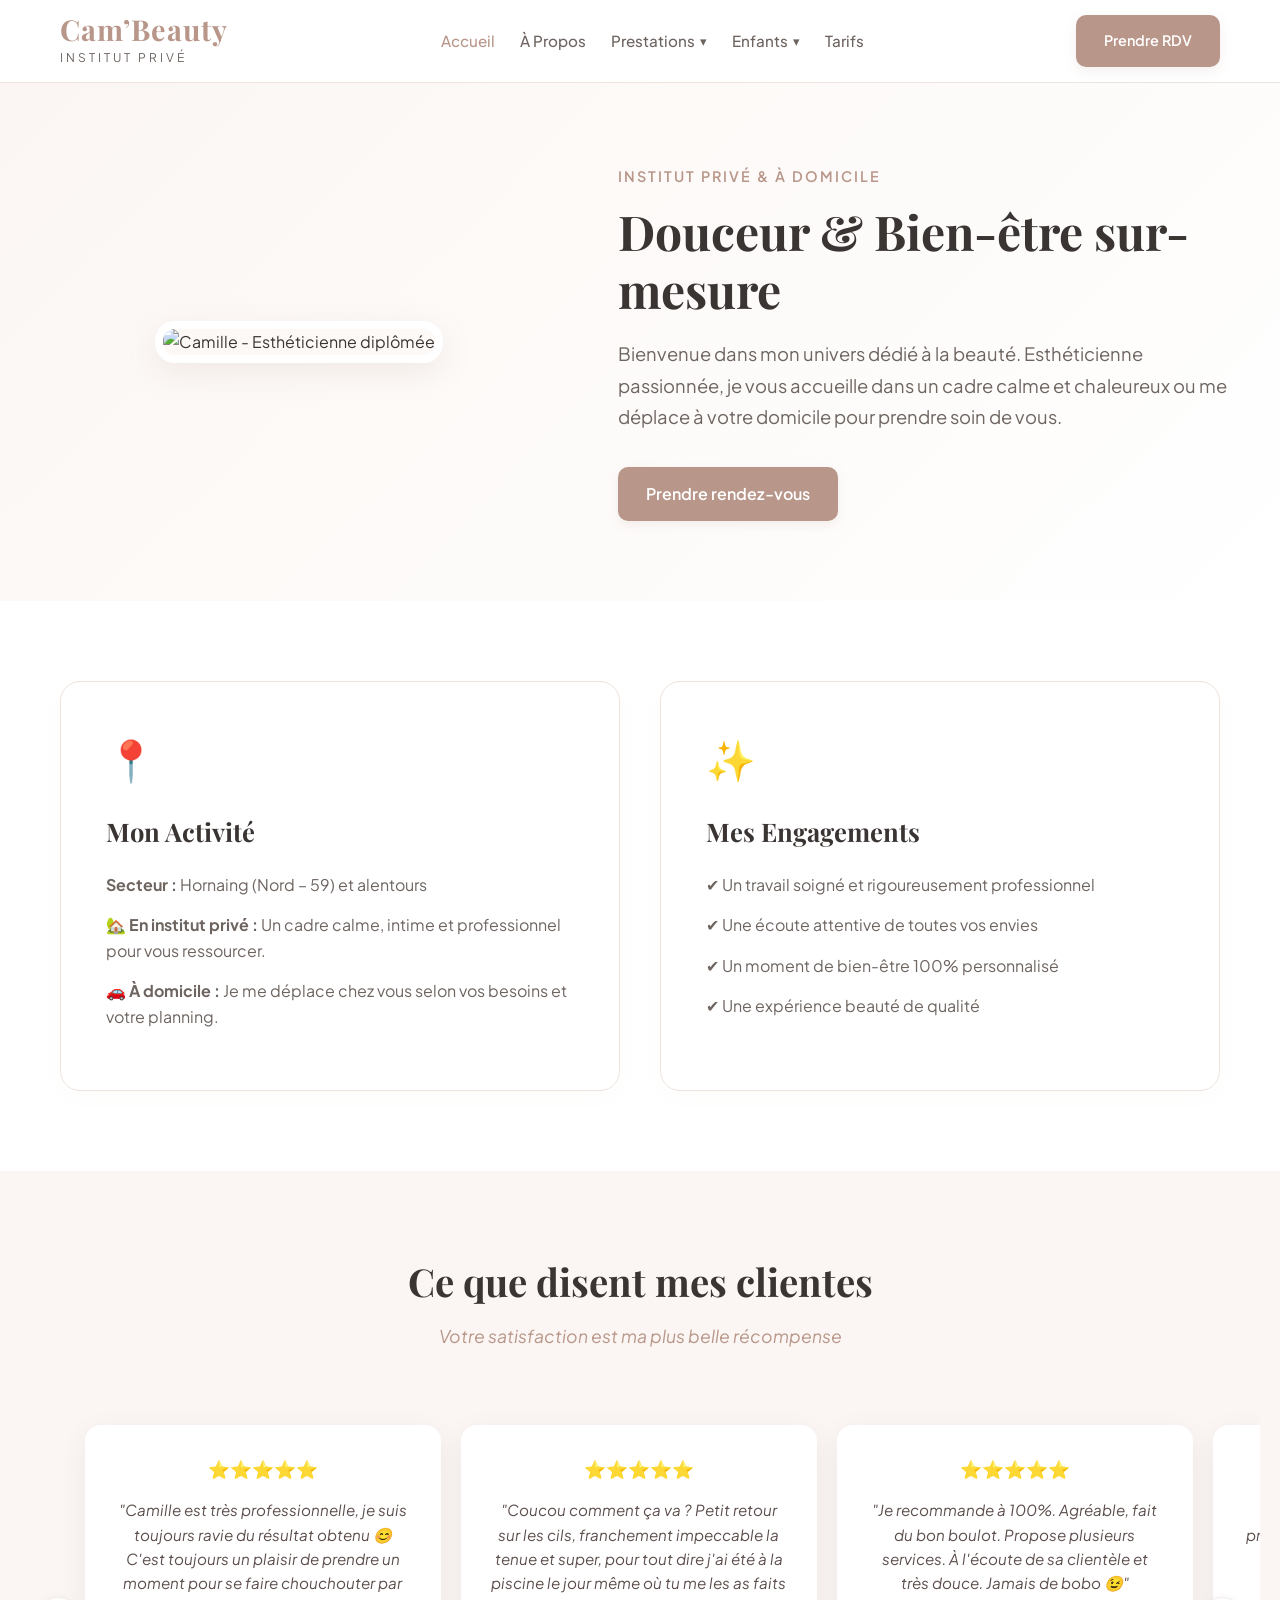
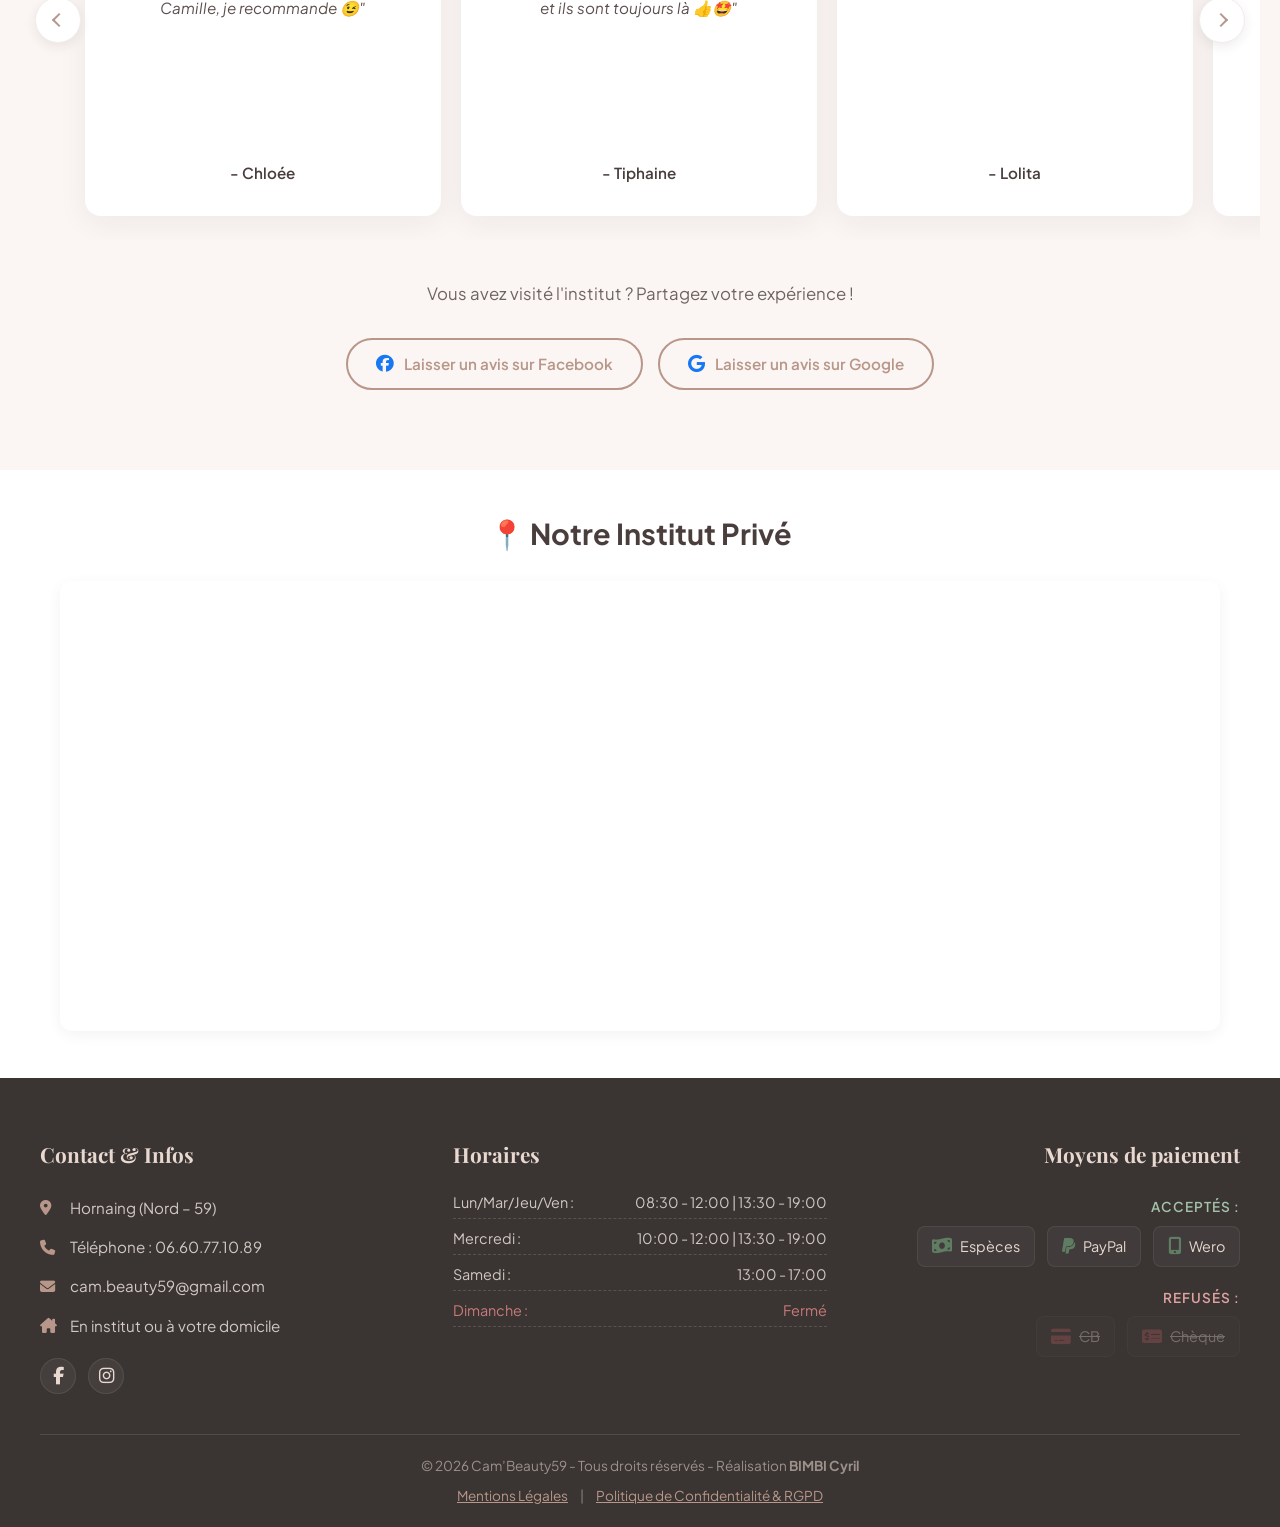
==== index.html @ 34419521 "Update index.html" ====
<!DOCTYPE html>
<html lang="fr">
<head>
    <meta charset="UTF-8">
    <meta name="viewport" content="width=device-width, initial-scale=1.0">
    <title>Cam’Beauty59 - Esthéticienne privée & à domicile | Hornaing</title>
	<meta name="description" content="Découvrez Cam’Beauty59 à Hornaing. Camille, esthéticienne diplômée, vous propose des soins de beauté et bien-être sur-mesure en institut privé ou à domicile.">
    <link rel="stylesheet" href="style.css">
	<link rel="icon" type="image/png" href="favicon.png">
	<link rel="stylesheet" href="https://cdnjs.cloudflare.com/ajax/libs/font-awesome/6.5.1/css/all.min.css">
    <link rel="preconnect" href="https://fonts.googleapis.com">
    <link rel="preconnect" href="https://fonts.gstatic.com" crossorigin>
    <link href="https://fonts.googleapis.com/css2?family=Playfair+Display:ital,wght@0,400..700;1,400..700&family=Plus+Jakarta+Sans:wght@300;400;500;600&display=swap" rel="stylesheet">
</head>
<body>

<div id="header-placeholder"></div>
    <main>
    <!-- Section présentation -->
    <section class="hero-section">
        <div class="hero-container">
            <div class="hero-image">
                <img src="img/camille-portrait.jpg" alt="Camille - Esthéticienne diplômée">
            </div>
            <div class="hero-content">
                <span class="subtitle">Institut Privé & À Domicile</span>
                <h1>Douceur & Bien-être sur-mesure</h1>
                <p>Bienvenue dans mon univers dédié à la beauté. Esthéticienne passionnée, je vous accueille dans un cadre calme et chaleureux ou me déplace à votre domicile pour prendre soin de vous.</p>
                <a href="reservation.html" class="btn-primary">Prendre rendez-vous</a>
            </div>
        </div>
    </section>

    <!-- Section informations (Alignée côte à côte) -->
    <section class="info-section">
        <div class="info-grid">
            
            <!-- Bloc 1 : Mon Activité -->
            <div class="info-card">
                <div class="icon">📍</div>
                <h3>Mon Activité</h3>
                <p><strong>Secteur :</strong> Hornaing (Nord – 59) et alentours</p>
                <p>🏡 <strong>En institut privé :</strong> Un cadre calme, intime et professionnel pour vous ressourcer.</p>
                <p>🚗 <strong>À domicile :</strong> Je me déplace chez vous selon vos besoins et votre planning.</p>
            </div>

            <!-- Bloc 2 : Mes Engagements -->
            <div class="info-card">
                <div class="icon">✨</div>
                <h3>Mes Engagements</h3>
                <ul class="commitments-list">
                    <li>✔ Un travail soigné et rigoureusement professionnel</li>
                    <li>✔ Une écoute attentive de toutes vos envies</li>
                    <li>✔ Un moment de bien-être 100% personnalisé</li>
                    <li>✔ Une expérience beauté de qualité</li>
                </ul>
            </div>
        </div>
    </section>
<!-- SECTION AVIS CLIENTS AVEC REDIRECTION FACEBOOK -->
<section class="reviews-section">
    <h2>Ce que disent mes clientes</h2>
    <p class="reviews-subtitle">Votre satisfaction est ma plus belle récompense</p>
    
    <!-- Conteneur global du carrousel -->
    <div class="reviews-carousel-container">
        
        <!-- Flèche Gauche (Bouton Div Universel - Pur CSS) -->
        <div id="prev-review-btn" class="review-nav-arrow left-arrow" role="button" aria-label="Précédent">
            <span class="arrow-icon left"></span>
        </div>
        
        <!-- Curseur horizontal des avis -->
        <div class="reviews-slider">
            
            <!-- Avis 1 : Chloé -->
            <div class="review-card">
                <div class="stars">⭐⭐⭐⭐⭐</div>
                <p class="review-text">"Camille est très professionnelle, je suis toujours ravie du résultat obtenu 😊 C'est toujours un plaisir de prendre un moment pour se faire chouchouter par Camille, je recommande 😉"</p>
                <p class="review-author">- Chloée</p>
            </div>
            
            <!-- Avis 2 : Tiphaine -->
            <div class="review-card">
                <div class="stars">⭐⭐⭐⭐⭐</div>
                <p class="review-text">"Coucou comment ça va ? Petit retour sur les cils, franchement impeccable la tenue et super, pour tout dire j'ai été à la piscine le jour même où tu me les as faits et ils sont toujours là 👍🤩"</p>
                <p class="review-author">- Tiphaine</p>
            </div>

            <!-- Avis 3 : Lolita -->
            <div class="review-card">
                <div class="stars">⭐⭐⭐⭐⭐</div>
                <p class="review-text">"Je recommande à 100%. Agréable, fait du bon boulot. Propose plusieurs services. À l'écoute de sa clientèle et très douce. Jamais de bobo 😉"</p>
                <p class="review-author">- Lolita</p>
            </div>

            <!-- Avis 4 : Alyssa -->
            <div class="review-card">
                <div class="stars">⭐⭐⭐⭐⭐</div>
                <p class="review-text">"Je vous recommande Camille, très professionnelle et très douce 🫶 Encore merci pour mes cils j'adore ! 💅"</p>
                <p class="review-author">- Alyssa</p>
            </div>

            <!-- Avis 5 : Carole -->
            <div class="review-card">
                <div class="stars">⭐⭐⭐⭐⭐</div>
                <p class="review-text">"Une perle Camille ! Premier nail art pour ma fille, elle a transformé les doigts de ma princesse. Première épilation des aisselles aussi et tout s'est très bien passé avec beaucoup de douceur et de conseils. Je recommande à 100% ! Merci Camille et à très vite !"</p>
                <p class="review-author">- Carole</p>
            </div>

            <!-- Avis 6 : Honorine -->
            <div class="review-card">
                <div class="stars">⭐⭐⭐⭐⭐</div>
                <p class="review-text">"c'est Camille qui m'as fait découvrir le cils a cils 😀 elle m'as convaincu 😁 Camille est très patiente et soigne son travaille . laissez vous tenter si vous avez encore un doute 😉"</p>
                <p class="review-author">- Honorine</p>
            </div>
			<!-- Avis 7 : Lana -->
            <div class="review-card">
                <div class="stars">⭐⭐⭐⭐⭐</div>
                <p class="review-text">"Camille est douce et soigneuse, rien à redire franchement foncez !"</p>
                <p class="review-author">- Lana</p>
            </div>
			<!-- Avis 8 : Megane -->
            <div class="review-card">
                <div class="stars">⭐⭐⭐⭐⭐</div>
                <p class="review-text">"Des ongles impeccables, un travail de qualité et une vraie passion pour l'esthétique 💕"</p>
                <p class="review-author">- Megane</p>
            </div>
			<!-- Avis 9 : Houda -->
            <div class="review-card">
                <div class="stars">⭐⭐⭐⭐⭐</div>
                <p class="review-text">"Merci à vous pour votre professionnalisme et pour votre superbe prestation que j'ai eu, vous êtes vraiment douée. À très bientôt"</p>
                <p class="review-author">- Houda</p>
            </div>
			<!-- Avis 10 : Wandy -->
            <div class="review-card">
                <div class="stars">⭐⭐⭐⭐⭐</div>
                <p class="review-text">"Merci infiniment, magnifique prestation moment d'apaisement et résultat incroyable"</p>
                <p class="review-author">- Wandy</p>
            </div>
			<!-- Avis 11 : Gwenaêlle -->
            <div class="review-card">
                <div class="stars">⭐⭐⭐⭐⭐</div>
                <p class="review-text">"Excellent travail , Camille est une personne douce et agréable.Je recommande fortement"</p>
                <p class="review-author">- Gwenaêlle</p>
            </div>
			<!-- Avis 12 : Carole -->
            <div class="review-card">
                <div class="stars">⭐⭐⭐⭐⭐</div>
                <p class="review-text">"Une perle Camille!Premier Nail Art pour ma fille ! Elle a transformé les doigts de ma princesse pour son concert de Dua Lipa!Première épilation aisselles aussi et tout s'est très bien passé avec beaucoup de douceur et de conseils pour retarder la repousse.Ma fille a dit "elle est trop sympa, je viens que ici maintenant "Je recommande à  💯%! Merci Camille et à  très vite ! "</p>
                <p class="review-author">- Carole</p>
            </div>
			<!-- Avis 13 : Chloé -->
            <div class="review-card">
                <div class="stars">⭐⭐⭐⭐⭐</div>
                <p class="review-text">"Je recommande à 100% ! Je suis très satisfaite de ce premier rendez-vous 😊 Camille est soignée, bienveillante et douce 🌸 Encore merci !"</p>
                <p class="review-author">- Chloé</p>
            </div>
			<!-- Avis 14 : Thérésa -->
            <div class="review-card">
                <div class="stars">⭐⭐⭐⭐⭐</div>
                <p class="review-text">"Prestation au top pour l’anniversaire de ma fille , merci à Camille !!! les copines ont adoré.."</p>
                <p class="review-author">- Thérésa</p>
            </div>
			<!-- Avis 15 : Aurélia -->
            <div class="review-card">
                <div class="stars">⭐⭐⭐⭐⭐</div>
                <p class="review-text">"une fille au top pour les enfants patients,calme qui adore les enfants. très douce et gentille.Les activitées maquillages, tatouage,tresses. Merci a toi😊"</p>
                <p class="review-author">- Aurélia</p>
            </div>
			<!-- Avis 16 : Isabelle -->
            <div class="review-card">
                <div class="stars">⭐⭐⭐⭐⭐</div>
                <p class="review-text">"je recommande Camille elle a fait l'anniversaire de ma fille, ses copines et elle même ont adorées.a l'écoute des attentes de moi même et surtout des adolescentes qui n'ai pas facile 😅encore merci pour cette belle après midi"</p>
                <p class="review-author">- Isabelle</p>
            </div>
        </div>

        <!-- Flèche Droite (Bouton Div Universel - Pur CSS) -->
        <div id="next-review-btn" class="review-nav-arrow right-arrow" role="button" aria-label="Suivant">
            <span class="arrow-icon right"></span>
        </div>
    </div>

    <!-- Zone des boutons d'action (Facebook / Google) -->
    <div class="leave-review-container">
        <p>Vous avez visité l'institut ? Partagez votre expérience !</p>
        <div class="review-buttons-group">
            <a href="https://www.facebook.com/profile.php?id=61571877812657&sk=reviews" target="_blank" class="btn-secondary">
                <i class="fa-brands fa-facebook"></i> Laisser un avis sur Facebook
            </a>
            <a href="https://search.google.com/local/writereview?placeid=TON_PLACE_ID_ICI" target="_blank" class="btn-secondary google-btn">
                <i class="fa-brands fa-google"></i> Laisser un avis sur Google
            </a>
        </div>
    </div>
</section>

<!-- Section Localisation & Carte Google Maps avec Marqueur GPS Forcé -->
<section class="map-section">
    <div class="map-container">
        <h2 class="section-title" style="text-align: center; margin-bottom: 25px; font-family: inherit;">📍 Notre Institut Privé</h2>
        <iframe 
            src="https://www.google.com/maps/embed?pb=!1m18!1m12!1m3!1d188.6676516875954!2d3.3326631984610944!3d50.36956111631443!2m3!1f0!2f0!3f0!3m2!1i1024!2i768!4f13.1!3m3!1m2!1s0x47c2c19310a6ff81%3A0x72379918869b56d1!2s85%20Bis%20Rue%20Blaise%2C%2059171%20Hornaing!5e1!3m2!1sfr!2sfr!4v1784580794110!5m2!1sfr!2sfr" width="600" height="450" style="border:0;" allowfullscreen="" loading="lazy" referrerpolicy="strict-origin-when-cross-origin"></iframe>
    </div>
</section>
    </main>
	<div id="footer-placeholder"></div>
	<script src="script.js"></script>
	
</body>
</html>
---- style.css ----
:root {
     --primary-color: #b89689;
     --accent-color: #e8d8d0;
     --bg-soft: #fbf6f3;
     --text-dark: #3a3533;
     --text-light: #6e6561;
     --border-color: #eee3dd;
     --success-color: #607d64;
     --danger-color: #b05c5c;
}
 * {
     box-sizing: border-box;
     margin: 0;
     padding: 0;
}
 body {
     font-family: 'Plus Jakarta Sans', sans-serif;
     color: var(--text-dark);
     background-color: #ffffff;
     line-height: 1.6;
     overflow-x: hidden;
    /* Évite les légers scrolls horizontaux sur mobile */
}
 h1, h2, h3, h4, .logo-main {
     font-family: 'Playfair Display', serif;
}
 a {
     text-decoration: none;
     color: inherit;
     transition: all 0.3s ease;
}
 img {
     max-width: 100%;
     height: auto;
}
 a {
     text-decoration: none;
}
 .btn-cta, .btn-primary {
     background-color: var(--primary-color);
     color: #ffffff;
     padding: 10px 22px;
     border-radius: 50px;
     font-size: 0.9rem;
     font-weight: 600;
     display: inline-block;
     box-shadow: 0 4px 10px rgba(184, 150, 137, 0.2);
     border: none;
     cursor: pointer;
     text-align: center;
}
 .btn-primary {
     padding: 14px 30px;
     font-size: 1rem;
}
/* ========================================================================== PAGE D'ACCUEIL CONTENU ========================================================================== */
/* --- SECTION HERO --- */
 .hero-section {
     background: linear-gradient(135deg, var(--bg-soft) 0%, #ffffff 100%);
     padding: 80px 20px;
}
 .hero-container {
     max-width: 1200px;
     margin: 0 auto;
     display: flex;
     align-items: center;
     gap: 60px;
}
 .hero-image {
     flex: 1;
     text-align: center;
}
 .hero-image img {
     border-radius: 20px;
     box-shadow: 0 10px 30px rgba(184, 150, 137, 0.15);
     border: 8px solid #ffffff;
}
 .hero-content {
     flex: 1.2;
}
 .hero-content .subtitle {
     display: inline-block;
     color: var(--primary-color);
     text-transform: uppercase;
     font-size: 0.9rem;
     letter-spacing: 2px;
     font-weight: 600;
     margin-bottom: 15px;
}
 .hero-content h1 {
     font-size: 3rem;
     color: var(--text-dark);
     line-height: 1.2;
     margin-bottom: 20px;
}
 .hero-content p {
     font-size: 1.15rem;
     color: var(--text-light);
     line-height: 1.7;
     margin-bottom: 35px;
}
/* --- SECTION INFOS & ENGAGEMENTS --- */
 .info-section {
     max-width: 1200px;
     margin: 80px auto;
     padding: 0 20px;
}
 .info-grid {
     display: grid;
     grid-template-columns: repeat(auto-fit, minmax(320px, 1fr));
     gap: 40px;
}
 .info-card {
     background: #ffffff;
     padding: 45px;
     border-radius: 20px;
     border: 1px solid var(--border-color);
     box-shadow: 0 5px 20px rgba(184, 150, 137, 0.03);
     transition: transform 0.3s ease;
}
 .info-card:hover {
     transform: translateY(-5px);
}
 .info-card .icon {
     font-size: 2.5rem;
     margin-bottom: 20px;
}
 .info-card h3 {
     font-size: 1.6rem;
     color: var(--text-dark);
     margin-bottom: 20px;
}
 .info-card p {
     margin-bottom: 15px;
     color: var(--text-light);
     line-height: 1.6;
}
 .commitments-list {
     list-style: none;
     padding: 0;
}
 .commitments-list li {
     margin-bottom: 15px;
     color: var(--text-light);
     line-height: 1.6;
}
/* --- SECTION AVIS CLIENTS --- */
 .reviews-section {
     background-color: var(--bg-soft);
     padding: 80px 20px;
     text-align: center;
}
 .reviews-section h2 {
     font-size: 2.4rem;
     color: var(--text-dark);
     margin-bottom: 10px;
}
 .reviews-subtitle {
     color: var(--primary-color);
     font-style: italic;
     font-size: 1.1rem;
     margin-bottom: 50px;
}
 .reviews-grid {
     max-width: 1200px;
     margin: 0 auto;
     display: flex;
     grid-template-columns: repeat(auto-fit, minmax(280px, 1fr));
     gap: 30px;
     flex-wrap: wrap;
     justify-content: center;
}
}
 .review-card {
     background: #ffffff;
	 flex: 0 0 calc(33.333% - 14px);
     min-width: 280px;
     box-sizing: border-box;
     padding: 20px;
     border-radius: 12px;
     box-shadow: 0 4px 12px rgba(0, 0, 0, 0.05);
	 
}
 .review-card .stars {
     margin-bottom: 15px;
     font-size: 1.1rem;
}
 .review-text {
     font-style: italic;
     color: var(--text-light);
     line-height: 1.6;
     margin-bottom: 20px;
}
 .review-author {
     font-weight: 600;
     color: var(--text-dark);
     font-size: 0.95rem;
}
/* ========================================================================== BOUTON D'ACTION DE REDIRECTION FACEBOOK ========================================================================== */
 .leave-review-container {
     margin-top: 50px;
     display: flex;
     flex-direction: column;
     align-items: center;
	 text-align: center;
     gap: 15px;
}
 .leave-review-container p {
     font-size: 1.05rem;
     color: var(--text-light);
}
 .btn-secondary {
     background-color: transparent;
     color: var(--primary-color);
     border: 2px solid var(--primary-color);
     padding: 12px 28px;
     border-radius: 50px;
     font-size: 0.95rem;
     font-weight: 600;
     display: inline-flex;
     align-items: center;
     gap: 10px;
     transition: all 0.3s ease;
}
 .btn-secondary i {
     font-size: 1.1rem;
     color: #1877f2;
    /* Couleur officielle bleu Facebook pour l'icône */
}
 .btn-secondary:hover {
     background-color: var(--primary-color);
     color: #ffffff;
     box-shadow: 0 4px 12px rgba(184, 150, 137, 0.15);
}
 .btn-secondary:hover i {
     color: #ffffff;
    /* L'icône devient blanche au survol pour l'esthétique */
}
/* ========================================================================== FOOTER ========================================================================== */
 .main-footer {
     background-color: var(--text-dark);
     color: #ffffff;
     padding: 60px 20px 20px 20px;
}
 .footer-container {
     max-width: 1200px;
     margin: 0 auto;
     display: flex;
     justify-content: space-between;
     flex-wrap: wrap;
     gap: 40px;
     border-bottom: 1px solid #524a47;
     padding-bottom: 40px;
}
 .footer-col {
     flex: 1;
     min-width: 250px;
}
 .footer-col h4 {
     font-size: 1.3rem;
     margin-bottom: 20px;
     color: var(--accent-color);
}
 .footer-col p {
     margin-bottom: 12px;
     color: #d1c7c3;
}
/* ========================================================================== FOOTER - DISPOSITION GAUCHE / DROITE ========================================================================== */
 .main-footer {
     background-color: var(--text-dark);
     color: #ffffff;
     padding: 60px 20px 20px 20px;
}
 .footer-container {
     max-width: 1200px;
     margin: 0 auto;
     display: flex;
     justify-content: space-between;
     align-items: flex-start;
     gap: 40px;
     border-bottom: 1px solid #524a47;
     padding-bottom: 40px;
}
 .footer-col {
     flex: 1;
}
 .contact-col h4 {
     font-size: 1.3rem;
     margin-bottom: 25px;
     color: var(--accent-color);
}
 .contact-col p {
     margin-bottom: 15px;
     color: #d1c7c3;
     display: flex;
     align-items: center;
     gap: 10px;
     font-size: 0.95rem;
}
 .contact-col p i {
     color: var(--primary-color);
     width: 20px;
}
 .footer-socials {
     display: flex;
     gap: 12px;
     margin-top: 20px;
}
 .social-link {
     display: flex;
     align-items: center;
     justify-content: center;
     width: 36px;
     height: 36px;
     background-color: rgba(255, 255, 255, 0.05);
     border: 1px solid rgba(232, 216, 208, 0.1);
     border-radius: 50px;
     color: #e8d8d0;
     font-size: 1.1rem;
     transition: all 0.3s ease;
}
 .social-link.fb:hover {
     background-color: #1877f2;
     color: #ffffff;
     border-color: #1877f2;
     transform: translateY(-3px);
}
 .social-link.ig:hover {
     background: linear-gradient(45deg, #f09433 0%, #e6683c 25%, #dc2743 50%, #cc2366 75%, #bc1888 100%);
     color: #ffffff;
     border-color: transparent;
     transform: translateY(-3px);
}
 .payment-col {
     display: flex;
     flex-direction: column;
     align-items: flex-end;
     text-align: right;
}
 .payment-col h4 {
     font-size: 1.3rem;
     margin-bottom: 25px;
     color: var(--accent-color);
}
 .payment-container {
     display: flex;
     flex-direction: column;
     gap: 20px;
     align-items: flex-end;
}
 .payment-group {
     display: flex;
     flex-direction: column;
     gap: 8px;
}
 .group-title {
     font-size: 0.85rem;
     text-transform: uppercase;
     letter-spacing: 1px;
     font-weight: 600;
}
 .payment-group.accept .group-title {
     color: #a3c2a8;
}
 .payment-group.refuse .group-title {
     color: #e2a3a3;
}
 .logos-grid {
     display: flex;
     gap: 12px;
     justify-content: flex-end;
     flex-wrap: wrap;
}
 .logo-item {
     display: flex;
     align-items: center;
     gap: 8px;
     background-color: rgba(255, 255, 255, 0.04);
     padding: 8px 14px;
     border-radius: 8px;
     font-size: 0.9rem;
     color: #e8d8d0;
     border: 1px solid rgba(232, 216, 208, 0.08);
}
 .logo-item i {
     font-size: 1.1rem;
}
 .payment-group.accept .logo-item i {
     color: var(--success-color);
}
 .logo-item.disabled {
     opacity: 0.35;
}
 .logo-item.disabled i {
     color: var(--danger-color);
}
 .logo-item.disabled span, .logo-item.disabled i {
     text-decoration: line-through;
}
 .footer-bottom {
     max-width: 1200px;
     margin: 20px auto 0 auto;
     text-align: center;
     font-size: 0.85rem;
     color: #9c908b;
}
 .footer-legal-links {
     margin-top: 8px;
}
 .footer-legal-links a {
     color: #9c908b;
     margin: 0 5px;
}
 .footer-legal-links a:hover {
     color: var(--accent-color);
}
/* Section Google Maps */
 .map-section {
     padding: 40px 0;
     width: 100%;
     background-color: var(--bg-light, #fff);
    /* S'adapte à ta couleur de fond */
}
 .map-container {
     max-width: 1200px;
    /* Aligné sur la largeur maximale de ton site */
     margin: 0 auto;
     padding: 0 20px;
}
 .map-container iframe {
     width: 100%;
     border-radius: 12px;
    /* Pour un rendu plus doux et moderne */
     box-shadow: 0 4px 15px rgba(0, 0, 0, 0.05);
    /* Ombre légère pour le relief */
}
 .btn-cta, .btn-primary {
     display: inline-block;
     background-color: #b89689;
     color: #ffffff;
     padding: 14px 28px;
     border-radius: 10px;
     text-decoration: none;
     font-weight: 600;
     transition: all 0.3s ease;
     box-shadow: 0 4px 12px rgba(184, 150, 137, 0.15);
     border: none;
     cursor: pointer;
}
 .section-title {
     text-align: center;
     margin-bottom: 30px;
     font-family: 'Playfair Display', serif;
     color: #4a3e3d;
     font-size: 1.8rem;
}
/* ========================================================================== NAVIGATION RESPONSIVE ========================================================================== */
 .main-header {
     background-color: #ffffff;
     border-bottom: 1px solid var(--border-color);
     position: sticky;
     top: 0;
     z-index: 1000;
}
 .header-container {
     max-width: 1200px;
     margin: 0 auto;
     padding: 15px 20px;
     display: flex;
     justify-content: space-between;
     align-items: center;
}
 .logo {
     display: flex;
     flex-direction: column;
     z-index: 1010;
}
 .logo-main {
     font-size: 1.8rem;
     font-weight: 700;
     letter-spacing: 1px;
     color: var(--primary-color);
     line-height: 1;
}
 .logo-sub {
     font-size: 0.75rem;
     text-transform: uppercase;
     letter-spacing: 3px;
     color: var(--text-light);
     margin-top: 4px;
}
/* ========================================================================== NOUVEAU SYSTÈME DE NAVIGATION ÉPURÉ & DROPDOWNS ========================================================================== */
 .nav-menu ul {
     list-style: none;
     display: flex;
     gap: 25px;
     align-items: center;
}
 .nav-menu a {
     font-size: 0.95rem;
     font-weight: 500;
     color: var(--text-light);
     padding: 10px 0;
     display: inline-flex;
     align-items: center;
     gap: 5px;
     position: relative;
}
/* --- STRUCTURE DES DROPDOWNS (ORDINATEUR) --- */
 .nav-menu li {
     position: relative;
    /* Position pivot pour le sous-menu */
}
 .nav-menu .dropdown-menu {
     display: none;
     position: absolute;
     top: 100%;
     left: 50%;
     transform: translateX(-50%);
     background-color: #ffffff;
     box-shadow: 0 10px 30px rgba(184, 150, 137, 0.12);
     border: 1px solid var(--border-color);
     border-radius: 12px;
     padding: 12px 0;
     min-width: 200px;
     z-index: 1000;
     flex-direction: column;
     gap: 0;
}
/* Liens internes du menu déroulant */
 .nav-menu .dropdown-menu li a {
     display: block;
     padding: 10px 20px;
     color: var(--text-dark);
     font-size: 0.9rem;
     font-weight: 400;
     white-space: nowrap;
     width: 100%;
     transition: background-color 0.2s, color 0.2s;
}
 .nav-menu .dropdown-menu li a:hover, .nav-menu .dropdown-menu li a.active {
     background-color: var(--bg-soft);
     color: var(--primary-color);
}
/* Flèche indicative */
 .dropdown-trigger::after {
     content: '▾';
     font-size: 0.8rem;
     color: var(--text-light);
     transition: transform 0.3s ease;
}
 .dropdown-trigger:hover::after {
     color: var(--primary-color);
}
/* Déclenchement au survol sur écran d'ordinateur */
 @media (min-width: 1025px) {
     .nav-menu li.dropdown:hover .dropdown-menu {
         display: flex;
    }
}
 .nav-menu a:hover, .nav-menu a.active {
     color: var(--primary-color);
}
 .mobile-cta-item {
     display: none;
}
 .menu-toggle-checkbox, .menu-burger-label {
     display: none;
}
 .btn-cta:hover, .btn-primary:hover {
     background-color: var(--text-dark);
     box-shadow: 0 4px 15px rgba(0, 0, 0, 0.15);
     transform: translateY(-1px);
}
 .info-card:hover {
     transform: translateY(-5px);
}
 .btn-secondary:hover {
     background-color: var(--primary-color);
     color: #ffffff;
     box-shadow: 0 4px 12px rgba(184, 150, 137, 0.15);
}
 .btn-secondary:hover i {
     color: #ffffff;
    /* L'icône devient blanche au survol pour l'esthétique */
}
/* Réajustement responsive pour mobile (les blocs se remettent l'un sous l'autre) */
 @media (max-width: 768px) {
     .footer-container {
         flex-direction: column;
         align-items: flex-start;
         gap: 40px;
    }
     .payment-col, .payment-container {
         align-items: flex-start;
         text-align: left;
    }
     .logos-grid {
         justify-content: flex-start;
    }
     .cta-container a.btn-page-cta {
         font-size: 14px;
         padding: 12px 24px;
         display: inline-block;
    }
}
 @media (max-width: 1024px) {
     .btn-cta {
         display: none;
    }
     .mobile-cta-item .btn-primary {
         color: #ffffff;
    }
     .menu-burger-label {
         display: flex;
         flex-direction: column;
         justify-content: space-between;
         width: 30px;
         height: 21px;
         cursor: pointer;
         z-index: 10000;
    }
     .menu-burger-label span {
         display: block;
         height: 3px;
         width: 100%;
         background-color: var(--primary-color);
         border-radius: 3px;
         transition: all 0.3s ease;
    }
     .nav-menu {
         position: fixed;
         top: 0;
         right: -100%;
        /* Caché à droite par défaut */
         width: 80%;
         max-width: 400px;
         height: 100vh;
         background-color: #ffffff;
         box-shadow: -5px 0 25px rgba(0, 0, 0, 0.05);
         padding: 100px 40px 40px 40px;
         transition: right 0.4s cubic-bezier(0.16, 1, 0.3, 1);
         z-index: 9999;
    }
     .nav-menu ul {
         flex-direction: column;
         align-items: flex-start;
         gap: 25px;
    }
     .nav-menu a {
         font-size: 1.2rem;
         display: block;
         width: 100%;
    }
     .mobile-cta-item {
         display: block;
         width: 100%;
         margin-top: 20px;
    }
     .mobile-cta-item .btn-primary {
         display: block;
         width: 100%;
    }
     .menu-toggle-checkbox:checked ~ .nav-menu {
         right: 0;
    }
     .menu-toggle-checkbox:checked ~ .menu-burger-label span:nth-child(1) {
         transform: translateY(9px) rotate(45deg);
    }
     .menu-toggle-checkbox:checked ~ .menu-burger-label span:nth-child(2) {
         opacity: 0;
    }
     .menu-toggle-checkbox:checked ~ .menu-burger-label span:nth-child(3) {
         transform: translateY(-9px) rotate(-45deg);
    }
    /* Ajustement des menus déroulants pour le volet mobile */
     .nav-menu .dropdown-menu {
         display: none;
         position: static;
         transform: none;
         box-shadow: none;
         border: none;
         padding: 5px 0 5px 15px;
         background: transparent;
         min-width: auto;
    }
    /* Affiche le sous-menu sur mobile au clic/survol */
     .nav-menu li.dropdown:hover .dropdown-menu, .nav-menu li.dropdown:focus-within .dropdown-menu {
         display: flex;
    }
     .nav-menu .dropdown-menu li a {
         font-size: 1.05rem;
         padding: 8px 0;
         color: var(--text-light);
    }
}
 @media (max-width: 768px) {
     .hero-section {
         padding: 40px 20px;
    }
     .hero-container {
         flex-direction: column;
         text-align: center;
         gap: 30px;
    }
     .hero-image {
         order: -1;
    }
     .hero-image img {
         max-width: 85%;
    }
     .hero-content h1 {
         font-size: 2.2rem;
    }
     .hero-content p {
         font-size: 1.05rem;
         margin-bottom: 25px;
    }
     .info-section {
         margin: 50px auto;
    }
     .info-card {
         padding: 30px 20px;
    }
     .reviews-section {
         padding: 60px 20px;
    }
     .reviews-section h2 {
         font-size: 1.8rem;
    }
    /* ========================================================================== FIX DÉBORDEMENT CATALOGUE SOINS ========================================================================== */
    /* 1. Force la ligne entière à passer en colonne pour empiler titre et prix */
     .menu-item-row {
         display: flex;
         flex-direction: column;
         align-items: flex-start;
         gap: 5px;
    }
     .item-main-info, .item-title-dots {
         display: block;
         width: 100%;
         white-space: normal;
    }
     .item-title-dots .item-title {
         display: block;
         width: 100%;
         max-width: 100%;
         word-wrap: break-word;
         overflow-wrap: break-word;
         white-space: normal;
         font-size: 1.5rem;
         line-height: 1.3;
         color: var(--header-color);
    }
     .item-title-dots .item-dots {
         display: none;
    }
     .footer-container {
         flex-direction: column;
         gap: 30px;
    }
}
/* Style du lien dans le footer */
 .footer-link {
     color: var(--primary);
     text-decoration: none;
     font-weight: 700;
     transition: opacity 0.3s ease;
}
 .footer-link:hover {
     text-decoration: underline;
     opacity: 0.8;
}
/* ========================================================================== PAGE À PROPOS - IDENTITÉ CAMILLE ========================================================================== */
 .about-page-content {
     background-color: var(--bg-soft);
}
 .about-bio-section {
     padding: 80px 20px;
     background-color: #ffffff;
}
 .about-bio-container {
     max-width: 1200px;
     margin: 0 auto;
     display: flex;
     align-items: center;
     gap: 50px;
}
 .about-bio-text {
     flex: 1.2;
}
 .about-bio-text .subtitle {
     font-size: 0.95rem;
     color: var(--primary-color);
     font-weight: 600;
     display: block;
     margin-bottom: 15px;
}
 .about-bio-text h1 {
     font-size: 3rem;
     color: var(--text-dark);
     margin-bottom: 20px;
}
 .about-bio-text p {
     font-size: 1.05rem;
     line-height: 1.7;
     color: var(--text-light);
     margin-bottom: 15px;
}
 .about-bio-text p.lead {
     font-size: 1.25rem;
     color: var(--text-dark);
     font-weight: 500;
}
/* Bloc Diplômes & Spécialités */
 .diplomas-block {
     background-color: var(--bg-soft);
     padding: 25px 30px;
     border-radius: 20px;
     margin-top: 30px;
     border: 1px solid var(--border-color);
}
 .diplomas-block h3 {
     font-size: 1.2rem;
     color: var(--text-dark);
     margin-bottom: 10px;
     display: flex;
     align-items: center;
     gap: 10px;
}
 .diplomas-block h3 i {
     color: var(--primary-color);
}
 .skills-list {
     list-style: none;
     padding: 0;
     margin-top: 15px;
     display: flex;
     flex-direction: column;
     gap: 12px;
}
 .skills-list li {
     display: flex;
     align-items: center;
     gap: 10px;
     font-size: 1rem;
     color: var(--text-dark);
}
 .skills-list li i {
     color: var(--primary-color);
     font-size: 0.85rem;
}
/* Zone Photo Institut / Camille */
 .about-bio-gallery {
     flex: 0.8;
}
 .main-photo-wrapper {
     background-color: #ffffff;
     padding: 12px;
     border-radius: 24px;
     box-shadow: 0 15px 35px rgba(184, 150, 137, 0.12);
     border: 1px solid var(--border-color);
     text-align: center;
}
 .main-photo-wrapper img {
     max-width: 100%;
     height: auto;
     border-radius: 16px;
     display: block;
}
 .photo-caption {
     display: inline-block;
     margin-top: 12px;
     font-size: 0.85rem;
     color: var(--text-light);
     font-style: italic;
}
/* SECTION GRILLE DES PRESTATIONS VISUELLES */
 .about-services-section {
     padding: 80px 20px;
     max-width: 1200px;
     margin: 0 auto;
}
 .services-intro {
     text-align: center;
     margin-bottom: 50px;
}
 .services-intro h2 {
     font-size: 2.2rem;
     color: var(--text-dark);
     margin-bottom: 10px;
}
 .services-intro p {
     font-size: 1.05rem;
     color: var(--text-light);
}
 .services-visual-grid {
     display: grid;
     grid-template-columns: repeat(auto-fit, minmax(220px, 1fr));
     gap: 25px;
     justify-content: center;
}
 .service-visual-card {
     background-color: #ffffff;
     border-radius: 20px;
     overflow: hidden;
     box-shadow: 0 4px 15px rgba(0, 0, 0, 0.02);
     border: 1px solid var(--border-color);
     transition: transform 0.3s ease, box-shadow 0.3s ease;
}
 .service-visual-card:hover {
     transform: translateY(-5px);
     box-shadow: 0 10px 25px rgba(184, 150, 137, 0.12);
}
 .service-card-info {
     padding: 20px;
     text-align: center;
}
 .service-card-info h3 {
     font-size: 1.1rem;
     color: var(--text-dark);
     font-weight: 600;
}
 .service-card-info .small-tag {
     display: block;
     font-size: 0.8rem;
     color: var(--text-light);
     font-weight: 400;
     margin-top: 4px;
}
 .about-action-call {
     text-align: center;
     margin-top: 50px;
}
/* RESPONSIVE DESIGN */
 @media (max-width: 992px) {
     .about-bio-container {
         flex-direction: column;
         gap: 40px;
    }
     .about-bio-gallery {
         width: 100%;
         max-width: 500px;
    }
     .about-bio-text h1 {
         font-size: 2.5rem;
    }
}
 @media (max-width: 576px) {
     .services-visual-grid {
         grid-template-columns: 1fr;
         max-width: 320px;
         margin: 0 auto;
    }
}
/* ========================================================================== SYSTEME DE MINI-CARROUSEL SUR LES CARTES ========================================================================== */
 .service-slider-container {
     position: relative;
     width: 100%;
     height: 220px;
     overflow: hidden;
     background-color: #f5f5f5;
}
 .service-slides {
     display: flex;
     overflow-x: auto;
     scroll-snap-type: x mandatory;
     scroll-behavior: smooth;
     width: 100%;
     height: 100%;
    /* Masquer la barre de défilement sur tous les navigateurs */
     scrollbar-width: none;
    /* Firefox */
     -ms-overflow-style: none;
    /* IE/Edge */
}
 .service-slides::-webkit-scrollbar {
     display: none;
    /* Chrome/Safari */
}
 .service-slides img {
     flex: 0 0 100%;
     width: 100%;
     height: 100%;
     object-fit: cover;
     scroll-snap-align: start;
     transition: transform 0.5s ease;
}
/* Boutons Flèches */
 .slider-btn {
     position: absolute;
     top: 50%;
     transform: translateY(-50%);
     width: 32px;
     height: 32px;
     background-color: rgba(255, 255, 255, 0.85);
     border: none;
     border-radius: 50%;
     color: var(--text-dark);
     font-size: 0.8rem;
     cursor: pointer;
     display: flex;
     align-items: center;
     justify-content: center;
     box-shadow: 0 2px 8px rgba(0,0,0,0.1);
     transition: all 0.3s ease;
     opacity: 0;
    /* Caché par défaut */
     z-index: 10;
}
 .slider-btn.prev {
     left: 10px;
}
 .slider-btn.next {
     right: 10px;
}
/* Afficher les flèches uniquement au survol de la carte */
 .service-visual-card:hover .slider-btn {
     opacity: 1;
}
 .slider-btn:hover {
     background-color: var(--primary-color);
     color: #ffffff;
}
/* Forcer l'affichage des boutons sur mobile puisqu'il n'y a pas de survol "Hover" */
 @media (max-width: 768px) {
     .slider-btn {
         opacity: 1;
         background-color: rgba(255, 255, 255, 0.95);
    }
}
/* Ajustement des menus déroulants pour le volet mobile */
 .nav-menu .dropdown-menu {
     display: none;
     position: static;
     transform: none;
     box-shadow: none;
     border: none;
     padding: 5px 0 5px 15px;
     background: transparent;
     min-width: auto;
}
/* Affiche le sous-menu sur mobile au clic/survol */
 .nav-menu li.dropdown:hover .dropdown-menu, .nav-menu li.dropdown:focus-within .dropdown-menu {
     display: flex;
}
 .nav-menu .dropdown-menu li a {
     font-size: 1.05rem;
     padding: 8px 0;
     color: var(--text-light);
}
/* Grille des services enfants*/
 .service-card {
     background: #ffffff;
     padding: 20px;
     border: 1px solid #f3ece9;
     border-radius: 12px;
     text-align: center;
     transition: 0.3s;
}
 .service-card:hover {
     border-color: #e8d8d4;
     transform: translateY(-3px);
}
 .btn-page-cta {
     display: inline-block;
     padding: 16px 20px;
     background-color: var(--primary-color);
     color: #ffffff;
     font-family: var(--font-body);
     font-size: 1rem;
     font-weight: 600;
     text-transform: uppercase;
     letter-spacing: 1px;
     border-radius: 10px;
     text-decoration: none;
     transition: all 0.3s ease;
}
 .btn-page-cta:hover {
     background-color: #be9688;
     transform: translateY(-2px);
     color: #ffffff;
}
/* ========================================================================== PAGE DÉTAIL CILS - CONFIGURATION GÉNÉRALE & HERO ========================================================================== */
 .hero-prestation-content {
     max-width: 800px;
     margin: 0 auto;
}
/* Le sous-titre tout en haut */
 .prestation-subtitle {
     color: #b89689;
     font-weight: 600;
     text-transform: uppercase;
     letter-spacing: 2px;
     font-size: 0.9rem;
     display: block;
     margin: 0 auto 10px auto;
    /* Centre le bloc de texte */
     text-align: center;
    /* Centre le texte à l'intérieur */
     width: 100%;
}
/* Le titre principal H1 */
 .prestation-hero-section h1 {
     font-family: 'Playfair Display', serif;
     color: #4a3e3d;
     font-size: 2.8rem;
     margin: 0 auto 15px auto;
    /* Centre le bloc de texte */
     text-align: center;
    /* Centre le texte à l'intérieur */
     width: 100%;
}
/* Le premier paragraphe d'accroche */
 .prestation-lead-text {
     color: #7a6b68;
     font-size: 1.2rem;
     margin: 0 auto 10px auto;
     font-family: 'Plus Jakarta Sans', sans-serif;
     text-align: center;
     width: 100%;
}
/* Le deuxième paragraphe d'accroche (en rose et italique) */
 .prestation-lead-text.highlight-text {
     font-size: 1.1rem;
     font-style: italic;
     color: #b89689;
     margin: 0 auto;
     text-align: center;
     width: 100%;
}
/* ========================================================================== PAGE SPA PARTY - HERO & EN-TÊTE ========================================================================== */
 .prestation-hero-section.section-kids {
     background: #fff9fa;
     padding: 80px 20px;
     text-align: center;
     border-bottom: 1px solid #fce4e8;
}
 .hero-prestation-content {
     max-width: 800px;
     margin: 0 auto;
}
 .prestation-subtitle {
     color: #f7a8b8;
    /* Applique la couleur rose d'origine */
     font-weight: 600;
     text-transform: uppercase;
     letter-spacing: 2px;
     font-size: 0.9rem;
     display: block;
     margin: 0 auto 10px auto;
     text-align: center;
     width: 100%;
}
 .prestation-hero-section h1 {
     font-family: 'Playfair Display', serif;
     color: #4a3e3d;
     font-size: 2.8rem;
     margin: 0 auto 15px auto;
     text-align: center;
     width: 100%;
}
 .badge-price {
     background: #f7a8b8;
     color: white;
     padding: 5px 15px;
     border-radius: 20px;
     font-weight: 500;
     margin-bottom: 15px;
     display: inline-block;
}
 .prestation-lead-text {
     color: #7a6b68;
     font-size: 1.2rem;
     margin: 0 auto 10px auto;
     font-family: 'Plus Jakarta Sans', sans-serif;
     text-align: center;
     width: 100%;
}
 .prestation-lead-text.highlight-text {
     font-size: 1.1rem;
     font-style: italic;
     color: #f7a8b8;
     margin: 0 auto;
     text-align: center;
     width: 100%;
}
/* ========================================================================== SECTION CONTENU & GRILLE SUR 2 LIGNES ========================================================================== */
 .spa-content {
     max-width: 900px;
     margin: 40px auto;
     padding: 0 20px;
}
 .spa-content h3 {
     text-align: center;
     font-family: 'Playfair Display', serif;
     color: #4a3e3d;
     margin-bottom: 30px;
}
/* ========================================================================== BLOC INFOS CONDITIONS & BOUTON CTA ========================================================================== */
 .spa-conditions-block {
     margin-top: 40px;
     text-align: center;
     background: #faf6f5;
     padding: 30px;
     border-radius: 16px;
}
 .cta-container {
     text-align: center;
     margin-bottom: 50px;
}
/* ========================================================================== SECTION CONTENU (PRESTATIONS & GALERIE) ========================================================================== */
 .prestation-menu-section {
     padding-bottom: 0;
}
 .prestation-category-block h2 i {
     color: #b89689;
     margin-right: 10px;
}
/* ========================================================================== SECTION BASSE - CONSEILS & RENDRE-VOUS ========================================================================== */
 .bottom-booking-section {
     width: 100%;
     max-width: 1200px;
     margin: 40px auto 60px auto;
     padding: 0 20px;
     box-sizing: border-box;
}
 .bottom-booking-section h2 {
     text-align: center;
     margin-bottom: 30px;
     font-family: 'Playfair Display', serif;
     color: #4a3e3d;
     font-size: 1.8rem;
}
/* Grille des conseils */
 .bottom-booking-section .info-grid {
     display: flex;
     gap: 30px;
     margin-bottom: 50px;
     flex-wrap: wrap;
}
/* Boîtes de rappel de qualité (Avant / Après) */
 .quality-callout-box {
     flex: 1;
     min-width: 280px;
     background-color: #ffffff;
     padding: 25px;
     border-radius: 0 16px 16px 0;
     box-shadow: 0 4px 15px rgba(74, 62, 61, 0.02);
}
/* Personnalisation des bordures gauches */
 .quality-callout-box.before-care {
     border-left: 4px solid #b89689;
}
 .quality-callout-box.after-care {
     border-left: 4px solid #8fa89b;
}
 .quality-callout-box h4 {
     font-family: 'Playfair Display', serif;
     color: #4a3e3d;
     font-size: 1.15rem;
     margin: 0 0 15px 0;
}
 .quality-callout-box h4 i.icon-before {
     color: #b89689;
     margin-right: 6px;
}
 .quality-callout-box h4 i.icon-after {
     color: #8fa89b;
     margin-right: 6px;
}
 .quality-callout-box ul {
     margin: 0;
     padding-left: 20px;
     color: #706260;
     font-size: 0.95rem;
     line-height: 1.6;
}
 .quality-callout-box ul li {
     margin-bottom: 8px;
}
/* ========================================================================== STRUCTURE GÉNÉRALE & TYPOGRAPHIE ========================================================================== */
 .prestation-detail-page {
     font-family: 'Plus Jakarta Sans', sans-serif;
     color: #4a3e3d;
}
/* ========================================================================== SECTIONS HERO ========================================================================== */
 .prestation-hero-section {
     padding: 80px 20px;
     text-align: center;
}
 .hero-prestation-content {
     max-width: 850px;
     margin: 0 auto;
}
 .prestation-subtitle {
     display: block;
     font-family: 'Plus Jakarta Sans', sans-serif;
     font-weight: 600;
     text-transform: uppercase;
     letter-spacing: 3px;
     margin-bottom: 25px;
     font-size: 0.9rem;
}
 .prestation-hero-section h1 {
     font-family: 'Playfair Display', serif;
     color: #4a3e3d;
     font-size: 3.2rem;
     font-weight: 700;
     margin: 0 0 25px 0;
     display: flex;
     align-items: center;
     justify-content: center;
     gap: 15px;
     line-height: 1.2;
}
 .prestation-lead-text {
     font-family: 'Plus Jakarta Sans', sans-serif;
     color: #7a6b68;
     font-size: 1.2rem;
     line-height: 1.6;
     margin: 0 auto 15px auto;
     max-width: 700px;
     font-weight: 400;
}
/* Variations de thèmes couleurs pour les Heros */
 .section-nails{
     background: #faf6f5;
     border-bottom: 1px solid #e8d8d4;
}
 .section-nails .prestation-subtitle{
     color: #b89689;
}
 .section-kids {
     background: #fff9fa;
     border-bottom: 1px solid #fce4e8;
}
 .section-kids .prestation-subtitle {
     color: #f7a8b8;
}
/* ========================================================================== COMPOSANTS REUTILISABLES (BADGES & BOUTONS) ========================================================================== */
 .badge-price {
     display: inline-block;
     background: #f7a8b8;
     color: white;
     padding: 5px 15px;
     border-radius: 20px;
     font-weight: 500;
     margin-bottom: 15px;
}
 .btn-cta:hover, .btn-primary:hover {
     background-color: #a38175;
     transform: translateY(-2px);
     box-shadow: 0 6px 15px rgba(184, 150, 137, 0.25);
}
/* ========================================================================== LISTE DES MENUS & PRESTATIONS ========================================================================== */
 .prestation-menu-section {
     padding-bottom: 15px;
}
 .prestation-category-block h2 {
     font-family: 'Playfair Display', serif;
     color: #4a3e3d;
     font-size: 1.8rem;
     margin-bottom: 10px;
}
 .category-intro-text {
     color: #8c7e7c;
     margin-bottom: 30px;
}
 .menu-item-row {
     margin-bottom: 20px;
}
 .item-title-dots {
     display: flex;
     justify-content: space-between;
     align-items: baseline;
}
 .item-title {
     font-family: 'Playfair Display', serif;
     color: #4a3e3d;
     font-size: 1.25rem;
     font-weight: 600;
}
 .item-dots {
     flex: 1;
     border-bottom: 1px dotted #ccc;
     margin: 0 10px;
}
 .item-description {
     color: #7a6b68;
     font-size: 0.95rem;
     line-height: 1.5;
}
/* ========================================================================== GRILLE DES SERVICES & CARTES ========================================================================== */
 .services-grid {
     display: grid;
     grid-template-columns: repeat(auto-fit, minmax(250px, 1fr));
     gap: 20px;
}
 .service-card {
     background: #ffffff;
     padding: 25px;
     border-radius: 14px;
     border: 1px solid #eae1de;
     text-align: center;
     box-shadow: 0 4px 15px rgba(74, 62, 61, 0.02);
}
 .service-card h4 {
     margin: 10px 0 5px 0;
     font-family: 'Playfair Display', serif;
     color: #4a3e3d;
}
/* ========================================================================== SECTION ENCADRÉ DE RÉSERVATION (BOOKING) ========================================================================== */
 .booking-section {
     padding: 40px 20px;
}
 .services-selection {
     max-width: 600px;
     margin: 20px auto;
     text-align: left;
}
 .services-selection-title {
     color: #8c7e7c;
     font-size: 0.9rem;
     text-align: center;
     margin-bottom: 15px;
}
 .service-option {
     display: flex;
     justify-content: space-between;
     align-items: center;
     padding: 15px;
     background: #ffffff;
     border: 2px solid #eae1de;
     border-radius: 12px;
     margin-bottom: 12px;
     cursor: pointer;
     transition: all 0.2s ease;
}
 .service-option:hover {
     border-color: #b89689;
}
 .booking-container {
     max-width: 550px;
     margin: 20px auto;
     padding: 30px;
     background-color: #faf6f5;
     border-radius: 16px;
     border: 1px solid #f3ece9;
     text-align: center;
}
 .policy-label {
     display: flex;
     align-items: flex-start;
     text-align: left;
     gap: 12px;
     cursor: pointer;
     font-size: 0.85rem;
     color: #7a6b68;
     margin-bottom: 25px;
     background: #ffffff;
     padding: 15px;
     border-radius: 12px;
     border: 1px solid #eae1de;
     line-height: 1.5;
}
 .policy-checkbox {
     margin-top: 3px;
     width: 16px;
     height: 16px;
     accent-color: #b89689;
     cursor: pointer;
}
/* ========================================================================== BLOCS CONSEILS & INFOS (AVANT/APRÈS) ========================================================================== */
 .bottom-booking-section {
     width: 100%;
     max-width: 1200px;
     margin: 60px auto;
     padding: 0 20px;
     box-sizing: border-box;
}
 .quality-callout-box {
     flex: 1;
     min-width: 280px;
     background-color: #ffffff;
     padding: 25px;
     border-radius: 0 16px 16px 0;
     box-shadow: 0 4px 15px rgba(74, 62, 61, 0.02);
}
 .quality-callout-box h4 {
     font-family: 'Playfair Display', serif;
     color: #4a3e3d;
     font-size: 1.15rem;
     margin: 0 0 15px 0;
}
 .quality-callout-box ul {
     margin: 0;
     padding-left: 20px;
     color: #706260;
     font-size: 0.95rem;
     line-height: 1.6;
}
 .quality-callout-box li {
     margin-bottom: 8px;
}
/* ========================================================================== SECTION DE RÉSERVATION & SÉLECTION ========================================================================== */
 .booking-section {
     padding: 40px 20px;
}
 .services-selection {
     max-width: 600px;
     margin: 20px auto;
     font-family: 'Plus Jakarta Sans', sans-serif;
     text-align: left;
}
 .services-selection-title {
     color: #8c7e7c;
     font-size: 0.9rem;
     text-align: center;
     margin-bottom: 15px;
}
/* Options de soins interactives */
 .service-option {
     display: flex;
     justify-content: space-between;
     align-items: center;
     padding: 15px;
     background: #ffffff;
     border: 2px solid #eae1de;
     border-radius: 12px;
     margin-bottom: 12px;
     cursor: pointer;
     transition: all 0.2s ease;
}
/* Gestion du survol native en CSS */
 .service-option:hover {
     border-color: #b89689;
}
 .service-icon {
     font-size: 1.2rem;
     margin-right: 8px;
}
 .service-title {
     color: #4a3e3d;
     font-size: 0.95rem;
}
 .service-acompte {
     color: #b89689;
     font-weight: 600;
     font-size: 0.95rem;
}
/* Conteneur global de validation */
 .booking-container {
     max-width: 550px;
     margin: 20px auto;
     padding: 30px;
     background-color: #faf6f5;
     border-radius: 16px;
     border: 1px solid #f3ece9;
     font-family: 'Plus Jakarta Sans', sans-serif;
     text-align: center;
}
/* Case à cocher & texte réglementaire */
 .policy-label {
     display: flex;
     align-items: flex-start;
     text-align: left;
     gap: 12px;
     cursor: pointer;
     font-size: 0.85rem;
     color: #7a6b68;
     margin-bottom: 25px;
     background: #ffffff;
     padding: 15px;
     border-radius: 12px;
     border: 1px solid #eae1de;
     line-height: 1.5;
}
 .policy-checkbox {
     margin-top: 3px;
     width: 16px;
     height: 16px;
     accent-color: #b89689;
     cursor: pointer;
}
/* Bouton d'action principal (Désactivé par défaut) */
 .btn-booking {
     display: block;
     width: 100%;
     box-sizing: border-box;
     padding: 16px 20px;
     font-size: 1rem;
     font-weight: 600;
     text-transform: uppercase;
     letter-spacing: 1px;
     color: #ffffff;
     background-color: #cbd5e1;
     border-radius: 10px;
     text-decoration: none;
     pointer-events: none;
     opacity: 0.7;
     transition: all 0.3s;
}
/* ========================================================================== SLIDER INTERACTIF D'IMAGES ========================================================================== */
 .slide-tag {
     position: absolute;
     bottom: 15px;
     left: 15px;
     background: rgba(255, 255, 255, 0.95);
     color: #4a3e3d;
     padding: 6px 14px;
     border-radius: 20px;
     font-size: 0.85rem;
     font-weight: 600;
     box-shadow: 0 4px 10px rgba(74, 62, 61, 0.05);
}
 .slider-arrow {
     position: absolute;
     top: 50%;
     transform: translateY(-50%);
     background: rgba(255, 255, 255, 0.9);
     color: #4a3e3d;
     border: none;
     width: 40px;
     height: 40px;
     border-radius: 50%;
     cursor: pointer;
     display: flex;
     align-items: center;
     justify-content: center;
     transition: all 0.3s ease;
     box-shadow: 0 4px 10px rgba(0,0,0,0.05);
     z-index: 10;
}
 .slider-arrow:hover {
     background: #b89689;
     color: #ffffff;
}
 .arrow-left {
     left: 15px;
}
 .arrow-right {
     right: 15px;
}
 .gallery-help-text {
     text-align: center;
     font-size: 0.8rem;
     margin-top: 10px;
     color: #7a6b68;
}
/* ========================================================================== PAGE : MODELAGE CORPS & DOS ========================================================================== */
 .hero-prestation-content {
     max-width: 800px;
     margin: 0 auto;
}
/* 2. Structure principale (Menu + Galerie) */
 .prestation-menu-section {
     background-color: #faf6f5;
     padding: 80px 20px;
}
 .prestation-menu-container {
     max-width: 1200px;
     margin: 0 auto;
     display: table;
     width: 100%;
}
/* Colonne de Gauche : Prestations */
 .prestation-items-details {
     display: table-cell;
     width: 55%;
     vertical-align: top;
     padding-right: 5%;
}
 .prestation-category-block h2 {
     font-family: "Playfair Display", serif;
     font-size: 2rem;
     color: #4a3e3d;
     margin-bottom: 10px;
}
 .category-intro-text {
     color: #8c7e7c;
     font-size: 1.05rem;
     margin-bottom: 40px;
     line-height: 1.5;
}
/* Lignes de prestations avec pointillés */
 .menu-list {
     margin-bottom: 50px;
}
 .menu-item-row {
     margin-bottom: 30px;
     background: #ffffff;
     padding: 25px;
     border-radius: 12px;
     box-shadow: 0 4px 15px rgba(74, 62, 61, 0.03);
     transition: transform 0.3s ease, box-shadow 0.3s ease;
}
 .menu-item-row:hover {
     transform: translateY(-3px);
     box-shadow: 0 8px 25px rgba(74, 62, 61, 0.07);
}
 .item-title-dots {
     display: flex;
     align-items: baseline;
     justify-content: space-between;
     width: 100%;
}
 .item-title {
     font-family: "Playfair Display", serif;
     font-size: 1.35rem;
     color: #4a3e3d;
     font-weight: 600;
     white-space: nowrap;
}
 .item-dots {
     flex-grow: 1;
     border-bottom: 2px dotted #e8d8d4;
     margin: 0 15px;
     position: relative;
     top: -4px;
}
 .item-description {
     color: #706260;
     font-size: 0.95rem;
     line-height: 1.6;
     margin-top: 10px;
}
 .item-meta {
     margin-top: 15px;
     display: flex;
     justify-content: flex-start;
}
 .item-duration {
     background-color: #f3ece9;
     color: #4a3e3d;
     font-size: 0.85rem;
     font-weight: 600;
     padding: 6px 14px;
     border-radius: 50px;
}
 .item-duration i {
     color: #b89689;
     margin-right: 5px;
}
/* Encadré Qualité */
 .quality-callout-box {
     background-color: #fcf9f8;
     border-left: 4px solid #b89689;
     padding: 25px;
     border-radius: 0 16px 16px 0;
     box-shadow: inset 0 0 10px rgba(0,0,0,0.01);
}
 .quality-callout-box h4 {
     font-family: "Playfair Display", serif;
     font-size: 1.15rem;
     color: #4a3e3d;
     margin-bottom: 10px;
}
 .quality-callout-box h4 i {
     color: #b89689;
     margin-right: 6px;
}
 .quality-callout-box p {
     color: #706260;
     font-size: 0.95rem;
     line-height: 1.6;
}
/* Colonne de Droite : Galerie Photo interactive */
 .prestation-media-gallery {
     display: table-cell;
     width: 40%;
     vertical-align: middle;
}

 .interactive-slider {
     position: relative;
     border-radius: 20px;
     overflow: hidden;
     box-shadow: 0 15px 35px rgba(74, 62, 61, 0.12);
     background-color: #4a3e3d;
}
 .slider-slides-container {
     display: flex;
     overflow-x: auto;
     scroll-snap-type: x mandatory;
     scroll-behavior: smooth;
     -webkit-overflow-scrolling: touch;
}
 .slider-slides-container::-webkit-scrollbar {
     display: none;
    /* Cache la scrollbar brute */
}
 .slide-picture-item {
     flex: 0 0 100%;
     scroll-snap-align: start;
     position: relative;
     height: 480px;
}
 .slide-picture-item img {
     width: 100%;
     height: 100%;
     object-fit: cover;
     display: block;
}
 .slide-tag {
     position: absolute;
     bottom: 25px;
     left: 25px;
     background-color: rgba(42, 35, 34, 0.8);
     backdrop-filter: blur(5px);
     color: #ffffff;
     padding: 8px 18px;
     border-radius: 30px;
     font-size: 0.9rem;
     letter-spacing: 0.5px;
}
/* Flèches de navigation */
 .slider-arrow {
     position: absolute;
     top: 50%;
     transform: translateY(-50%);
     background-color: #ffffff;
     color: #4a3e3d;
     border: none;
     width: 45px;
     height: 45px;
     border-radius: 50%;
     cursor: pointer;
     display: flex;
     align-items: center;
     justify-content: center;
     box-shadow: 0 4px 15px rgba(0,0,0,0.15);
     transition: background-color 0.3s, color 0.3s, transform 0.2s;
     z-index: 10;
}
 .slider-arrow:hover {
     background-color: #b89689;
     color: #ffffff;
}
 .slider-arrow:active {
     transform: translateY(-50%) scale(0.95);
}
 .arrow-left {
     left: 15px;
}
 .arrow-right {
     right: 15px;
}
 .gallery-help-text {
     text-align: center;
     color: #8c7e7c;
     font-size: 0.85rem;
     margin-top: 15px;
     font-style: italic;
}
 .gallery-help-text i {
     color: #b89689;
     margin-right: 4px;
}
/* 3. Adaptabilité Mobile (Responsive) */
 @media (max-width: 992px) {
     .prestation-menu-container {
         display: block;
    }
     .prestation-items-details {
         display: block;
         width: 100%;
         padding-right: 0;
         margin-bottom: 50px;
    }
     .prestation-media-gallery {
         display: block;
         width: 100%;
    }
     .slide-picture-item {
         height: 380px;
    }
}
 @media (max-width: 576px) {
     .hero-prestation-content h1 {
         font-size: 2.2rem;
    }
     .item-title-dots {
         flex-direction: column;
    }
     .item-dots {
         display: none;
        /* Supprimé sur petit mobile pour éviter le chevauchement */
    }
}
/* Style du sous-titre */
 .prestation-hero-section .prestation-subtitle {
     display: block;
     color: #b89689;
     font-size: 0.9rem;
     font-weight: 600;
     text-transform: uppercase;
     letter-spacing: 3px;
     margin-bottom: 25px;
}
/* Style du titre avec l'icône */
 .prestation-hero-section h1 {
     font-family: 'Playfair Display', serif;
     color: #4a3e3d;
     font-size: 2.8rem;
     margin: 0 0 25px 0;
     display: flex;
     align-items: center;
     justify-content: center;
     gap: 15px;
}
/* Style de la deuxième ligne de texte en italique */
 .prestation-hero-section{
     color: #b89689;
     font-size: 1.15rem;
     font-style: italic;
     margin-inline: auto;
     display: flex;
     align-items: center;
     justify-content: center;
     gap: 8px;
}
 .hero-prestation-content {
     max-width: 800px;
     margin: 0 auto;
}
/* Forcer la structure de la galerie en mode statique */
 .static-gallery-wrapper {
     position: relative;
}
/* --- Mise en page Animations Enfants --- */
 .services-grid {
     display: grid;
     grid-template-columns: repeat(auto-fit, minmax(280px, 1fr));
     gap: 20px;
     max-width: 1000px;
     margin: 40px auto;
     padding: 0 20px;
}
 .service-card {
     background: #ffffff;
     padding: 25px;
     border-radius: 12px;
     border: 1px solid #eae1de;
     text-align: center;
     transition: all 0.3s ease;
     cursor: pointer;
}
 .service-card:hover {
     transform: translateY(-5px);
     border-color: #b89689;
     box-shadow: 0 8px 20px rgba(184, 150, 137, 0.1);
}

/* Badge prix */
 .badge-price {
     display: inline-block;
     padding: 6px 16px;
     background-color: #fce4e4;
     color: #4a3e3d;
     font-size: 0.85rem;
     font-weight: 600;
     border-radius: 30px;
     letter-spacing: 0.5px;
     text-transform: uppercase;
}
/* ==========================================================================
   MODULE CARROUSEL AVIS CLIENTS
   ========================================================================== */

.reviews-carousel-container {
    position: relative;
    max-width: 1000px;
    margin: 0 auto;
    overflow: hidden;
    padding: 0 50px;
}

/* Flèches de navigation */
.review-nav-arrow {
    position: absolute;
    top: 50%;
    transform: translateY(-50%);
    background: none;
    border: none;
    font-size: 2rem;
    cursor: pointer;
    color: #b392ac;
    z-index: 10;
    transition: color 0.2s ease;
}

.review-nav-arrow:hover {
    color: #a17fa2;
}

#prev-review-btn {
    left: 10px;
}

#next-review-btn {
    right: 10px;
}

/* Grille animée par le JavaScript */
.reviews-slider {
    display: flex;
    flex-direction: row;
    gap: 20px;
    width: 100%;
    transition: transform 0.4s ease-in-out;
}
.review-buttons-group {
    display: flex;
    gap: 15px;
    justify-content: center;
    flex-wrap: wrap;
    margin-top: 15px;
}
/* Intégration de la colonne horaires */
.hours-col .footer-hours-list {
    display: flex;
    flex-direction: column;
    gap: 8px;
    margin-top: 15px;
}

.hours-col .footer-hours-list p {
    display: flex;
    justify-content: space-between;
    margin: 0;
    font-size: 0.9rem;
    color: #d1c7c3; /* Aligné sur la couleur de ton lien email */
    border-bottom: 1px dashed rgba(209, 199, 195, 0.2);
    padding-bottom: 4px;
}

.hours-col .footer-hours-list .closed-day {
    color: #c97a7a; /* Rouge doux esthétique pour le jour fermé */
}
/* ==========================================================================
   MODULE CARROUSEL AVIS CLIENTS (PUR CSS ET DEFILEMENT AUTOMATIQUE)
   ========================================================================== */

/* Conteneur principal */
section.reviews-section .reviews-carousel-container {
    position: relative;
    max-width: 1240px;
    margin: 0 auto;
    overflow: hidden;
    padding: 0 60px;
    box-sizing: border-box;
}

/* Base commune et design des disques des flèches (Structure Div Neutre) */
section.reviews-section .reviews-carousel-container #prev-review-btn,
section.reviews-section .reviews-carousel-container #next-review-btn {
    position: absolute;
    top: 50%;
    transform: translateY(-50%);
    z-index: 99;
    
    /* Dimensions strictes et forme du disque blanc de l'institut */
    background: #ffffff;
    border: 1px solid #f3ece9;
    width: 46px;
    height: 46px;
    border-radius: 50%;
    box-shadow: 0 4px 12px rgba(42, 35, 34, 0.08);
    
    /* Centrage parfait de l'icône interne */
    display: flex;
    align-items: center;
    justify-content: center;
    cursor: pointer;
    box-sizing: border-box;
    transition: background 0.3s ease, border-color 0.3s ease, transform 0.3s ease, box-shadow 0.3s ease;
}

/* Positionnements absolus Gauche / Droite */
section.reviews-section .reviews-carousel-container #prev-review-btn {
    left: 15px;
    right: auto;
}

section.reviews-section .reviews-carousel-container #next-review-btn {
    right: 15px;
    left: auto;
}

/* Dessin du chevron interne en pur CSS (Évite Font Awesome) */
section.reviews-section .reviews-carousel-container .arrow-icon {
    display: inline-block;
    width: 10px;
    height: 10px;
    border-top: 2px solid #b89689; /* Couleur rose cuivré de ta charte */
    border-right: 2px solid #b89689;
    box-sizing: border-box;
    transition: border-color 0.3s ease;
}

/* Inclinaison pour faire une flèche Gauche */
section.reviews-section .reviews-carousel-container .arrow-icon.left {
    transform: rotate(-135deg);
    margin-left: 2px;
}

/* Inclinaison pour faire une flèche Droite */
section.reviews-section .reviews-carousel-container .arrow-icon.right {
    transform: rotate(45deg);
    margin-right: 2px;
}

/* Effets graphiques au survol du disque */
section.reviews-section .reviews-carousel-container #prev-review-btn:hover,
section.reviews-section .reviews-carousel-container #next-review-btn:hover {
    background: #b89689;
    border-color: #b89689;
    transform: translateY(-50%) scale(1.05);
    box-shadow: 0 6px 16px rgba(184, 150, 137, 0.2);
}

/* Le chevron dessiné devient blanc au survol */
section.reviews-section .reviews-carousel-container #prev-review-btn:hover .arrow-icon,
section.reviews-section .reviews-carousel-container #next-review-btn:hover .arrow-icon {
    border-color: #ffffff;
}

/* Effet mécanique de pression au clic */
section.reviews-section .reviews-carousel-container #prev-review-btn:active,
section.reviews-section .reviews-carousel-container #next-review-btn:active {
    transform: translateY(-50%) scale(0.95);
}

/* Zone de défilement des cartes */
section.reviews-section .reviews-carousel-container .reviews-slider {
    display: flex;
    flex-direction: row;
    flex-wrap: nowrap;
    gap: 20px;
    width: 100%;
    padding: 25px 5px;
    box-sizing: border-box;
    /* Gère la fluidité linéaire de la glisse (Automatique et Manuelle) */
    transition: transform 0.5s ease-in-out; 
}

/* Design des cartes d'avis */
section.reviews-section .reviews-carousel-container .reviews-slider .review-card {
    flex: 0 0 calc(33.333% - 14px);
    max-width: calc(33.333% - 14px);
    min-width: 280px;
    box-sizing: border-box;
    background: #ffffff;
    padding: 30px;
    border-radius: 16px;
    box-shadow: 0 8px 30px rgba(42, 35, 34, 0.06);
    display: flex;
    flex-direction: column;
    justify-content: space-between;
    text-align: center;
}

/* Étoiles */
section.reviews-section .reviews-carousel-container .reviews-slider .review-card .stars {
    font-size: 1.1rem;
    margin-bottom: 15px;
    color: #ffb800;
}

/* Texte de l'avis */
section.reviews-section .reviews-carousel-container .reviews-slider .review-card .review-text {
    font-size: 0.95rem;
    line-height: 1.6;
    color: #5c4e4c;
    font-style: italic;
    margin-bottom: 20px;
    flex-grow: 1;
}

/* Auteur de l'avis */
section.reviews-section .reviews-carousel-container .reviews-slider .review-card .review-author {
    font-size: 0.95rem;
    font-weight: 600;
    color: #4a3e3d;
    margin: 0;
}

/* Pied de section */
section.reviews-section .leave-review-container {
    margin-top: 40px;
    text-align: center;
}

section.reviews-section .review-buttons-group {
    display: flex;
    gap: 15px;
    justify-content: center;
    flex-wrap: wrap;
    margin-top: 15px;
}

/* ==========================================================================
   GESTION RESPONSIVE ADAPTATIVE MOBILE / TABLETTE
   ========================================================================== */
@media (max-width: 1024px) {
    section.reviews-section .reviews-carousel-container .reviews-slider .review-card {
        flex: 0 0 calc(50% - 10px); /* 2 cartes visibles sur tablette */
        max-width: calc(50% - 10px);
    }
}

@media (max-width: 768px) {
    section.reviews-section .reviews-carousel-container {
        padding: 0 40px;
    }
    section.reviews-section .reviews-carousel-container .reviews-slider .review-card {
        flex: 0 0 100%; /* 1 seule carte visible sur mobile */
        max-width: 100%;
    }
}
/* ==========================================================================
   ISOLATION COMPLÈTE : GRILLE DES TARIFS (SANS CONFLIT DE NOM)
   ========================================================================== */

/* Variables locales appliquées uniquement à cette page */
.page-tarifs-institut {
    background-color: #fcf9f7 !important;
    font-family: 'Segoe UI', Roboto, Arial, sans-serif;
}

.page-tarifs-institut .prices-page-section {
    max-width: 1200px;
    margin: 0 auto 60px;
    padding: 60px 20px 0;
    box-sizing: border-box;
}

.page-tarifs-institut .section-title-block {
    text-align: center;
    margin-bottom: 40px;
}

.page-tarifs-institut .section-title-block h1 {
    font-size: 2.6rem;
    color: #4a3e3d;
    margin: 0 0 10px 0;
}

.page-tarifs-institut .section-subtitle {
    color: #b89689;
    font-style: italic;
    margin: 5px 0 0 0;
}

/* Grille et Cartes isolées */
.page-tarifs-institut .prices-grid-container {
    display: grid;
    grid-template-columns: repeat(2, 1fr);
    gap: 30px;
}

.page-tarifs-institut .price-category-card {
    background: #ffffff !important;
    border: 1px solid #f3ece9 !important;
    border-radius: 20px;
    padding: 40px;
    box-shadow: 0 10px 30px rgba(42, 35, 34, 0.02);
    box-sizing: border-box;
}

.page-tarifs-institut .price-category-card h2 {
    font-size: 1.4rem;
    color: #4a3e3d;
    border-bottom: 2px solid #f3ece9;
    padding-bottom: 15px;
    margin: 0 0 30px 0;
    display: flex;
    align-items: center;
    gap: 12px;
}

/* Lignes de prix */
.page-tarifs-institut .price-list {
    list-style: none;
    padding: 0;
    margin: 0;
}

.page-tarifs-institut .price-item {
    display: flex;
    justify-content: space-between;
    align-items: flex-start;
    margin-bottom: 26px;
    position: relative;
}

.page-tarifs-institut .price-item:last-child {
    margin-bottom: 0;
}

.page-tarifs-institut .price-details {
    flex-grow: 1;
    padding-right: 20px;
}

.page-tarifs-institut .item-title {
    font-size: 1.05rem;
    font-weight: 600;
    color: #4a3e3d;
    background: #ffffff;
    position: relative;
    z-index: 2;
    padding-right: 6px;
}

.page-tarifs-institut .item-description {
    font-size: 0.88rem;
    color: #5c4e4c;
    margin: 5px 0 0 0;
    line-height: 1.4;
}

.page-tarifs-institut .item-price {
    font-size: 1.15rem;
    font-weight: 700;
    color: #b89689;
    white-space: nowrap;
    background: #ffffff;
    padding-left: 6px;
    position: relative;
    z-index: 2;
}

/* Pointillés d'alignement */
.page-tarifs-institut .price-item::after {
    content: "";
    position: absolute;
    left: 0;
    right: 0;
    top: 14px;
    border-bottom: 1px dotted #e1d5d2;
    z-index: 1;
}

/* Bas de page & Bouton unique */
.page-tarifs-institut .prices-cta-block {
    margin-top: 60px;
    text-align: center;
    background: #ffffff;
    border: 1px solid #f3ece9;
    padding: 40px;
    border-radius: 20px;
}

.page-tarifs-institut .btn-primary-tarifs {
    display: inline-block;
    background: #b89689;
    color: #ffffff;
    text-decoration: none;
    padding: 14px 30px;
    border-radius: 30px;
    font-weight: 600;
    transition: all 0.3s ease;
}

.page-tarifs-institut .btn-primary-tarifs:hover {
    background: #a38174;
}

/* Mode mobile responsive */
@media (max-width: 968px) {
    .page-tarifs-institut .prices-grid-container {
        grid-template-columns: 1fr;
    }
}
/* Style des titres cliquables de catégories */
.page-tarifs-institut .price-category-card h2 a.category-link {
    text-decoration: none;
    color: #4a3e3d; /* Reste sur le brun foncé d'origine */
    transition: color 0.3s ease;
    display: block;
    width: 100%;
}

/* Effet de survol : le titre passe doucement à la couleur cuivrée */
.page-tarifs-institut .price-category-card h2 a.category-link:hover {
    color: #b89689; 
}
/* --- BLOC D'INFO HAUTE VISIBILITÉ --- */
.info-box-highlight {
    display: flex;
    align-items: center;
    gap: 12px;
    background-color: #fffaf7; /* Fond très clair pour le contraste */
    border-left: 4px solid #b89689; /* Bordure latérale épaisse pour attirer l'œil */
    padding: 15px 20px;
    margin: 20px 0;
    border-radius: 4px;
    color: #4a3e3d;
    font-weight: 600; /* Texte plus gras */
    font-size: 1.05rem; /* Texte légèrement plus grand */
    box-shadow: 0 2px 8px rgba(0,0,0,0.05); /* Légère ombre pour le détacher du fond */
}

.info-box-highlight i {
    color: #b89689;
    font-size: 1.3rem;
}
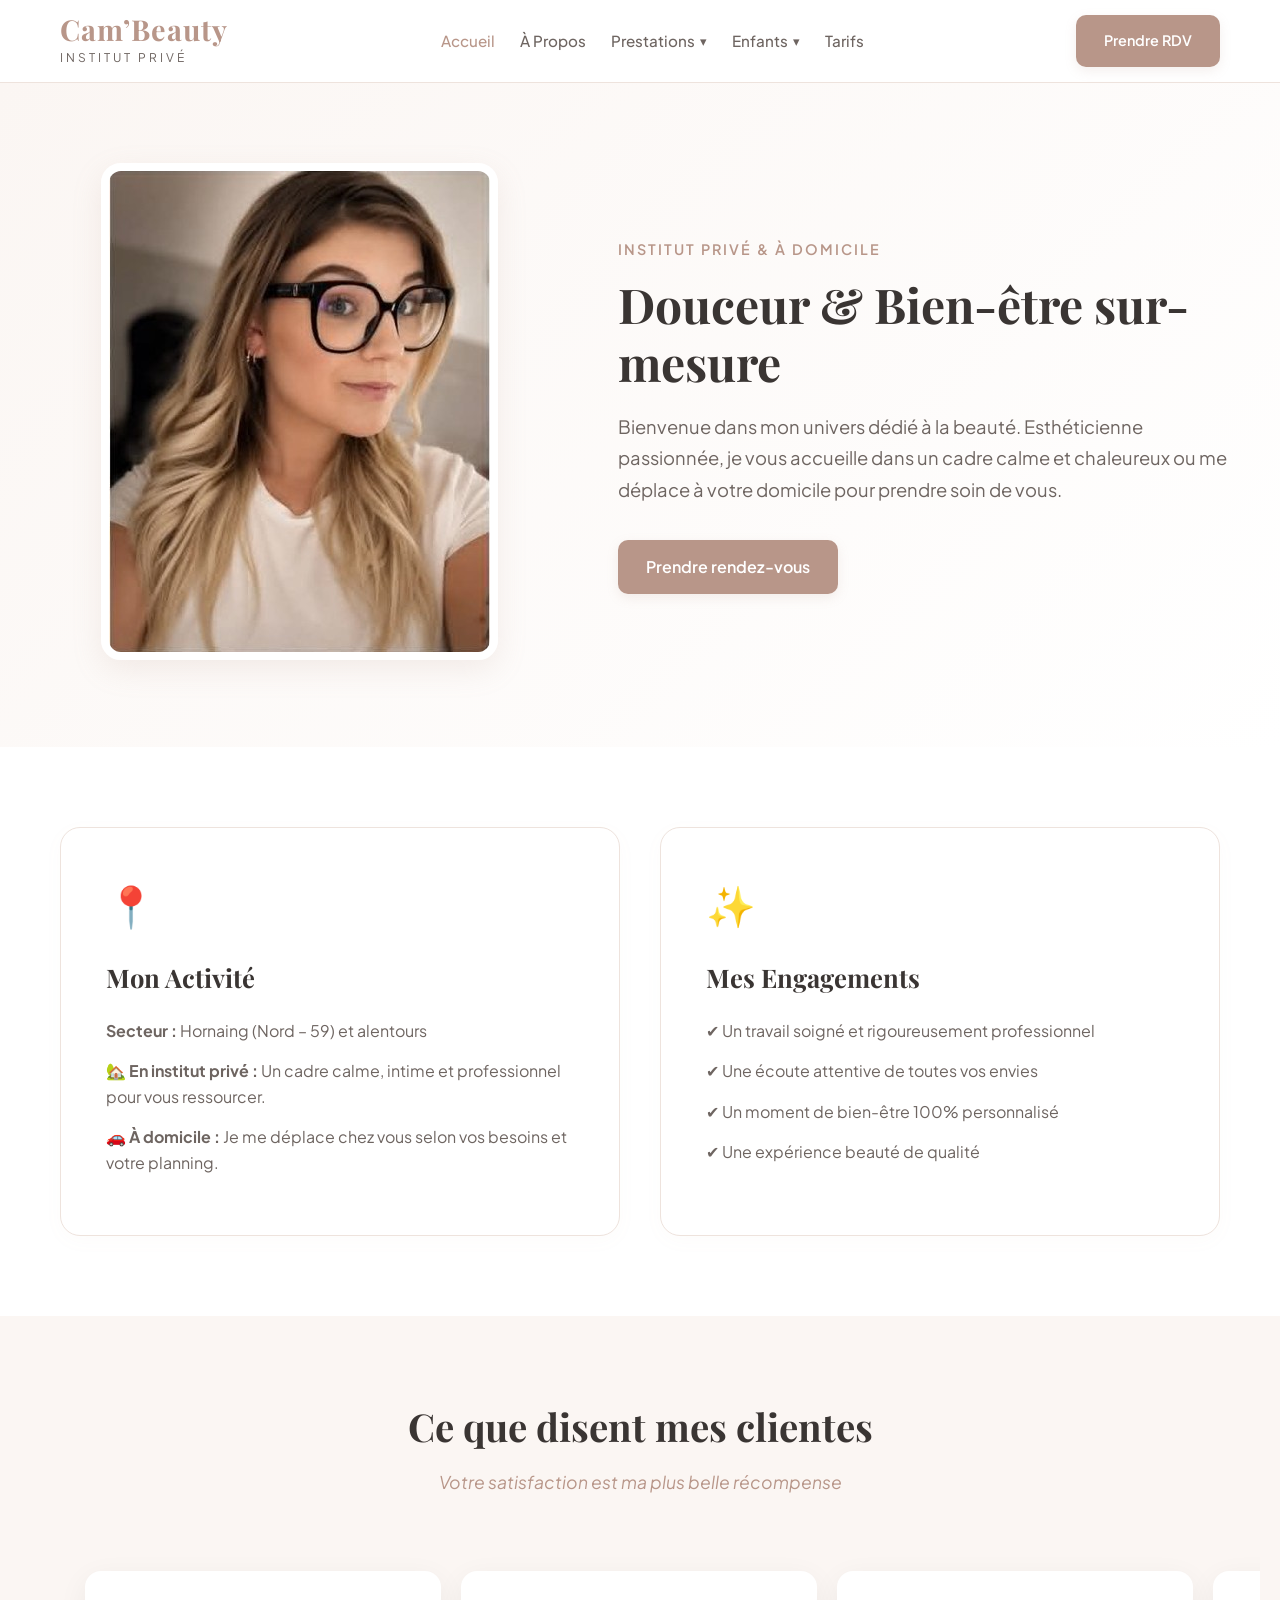
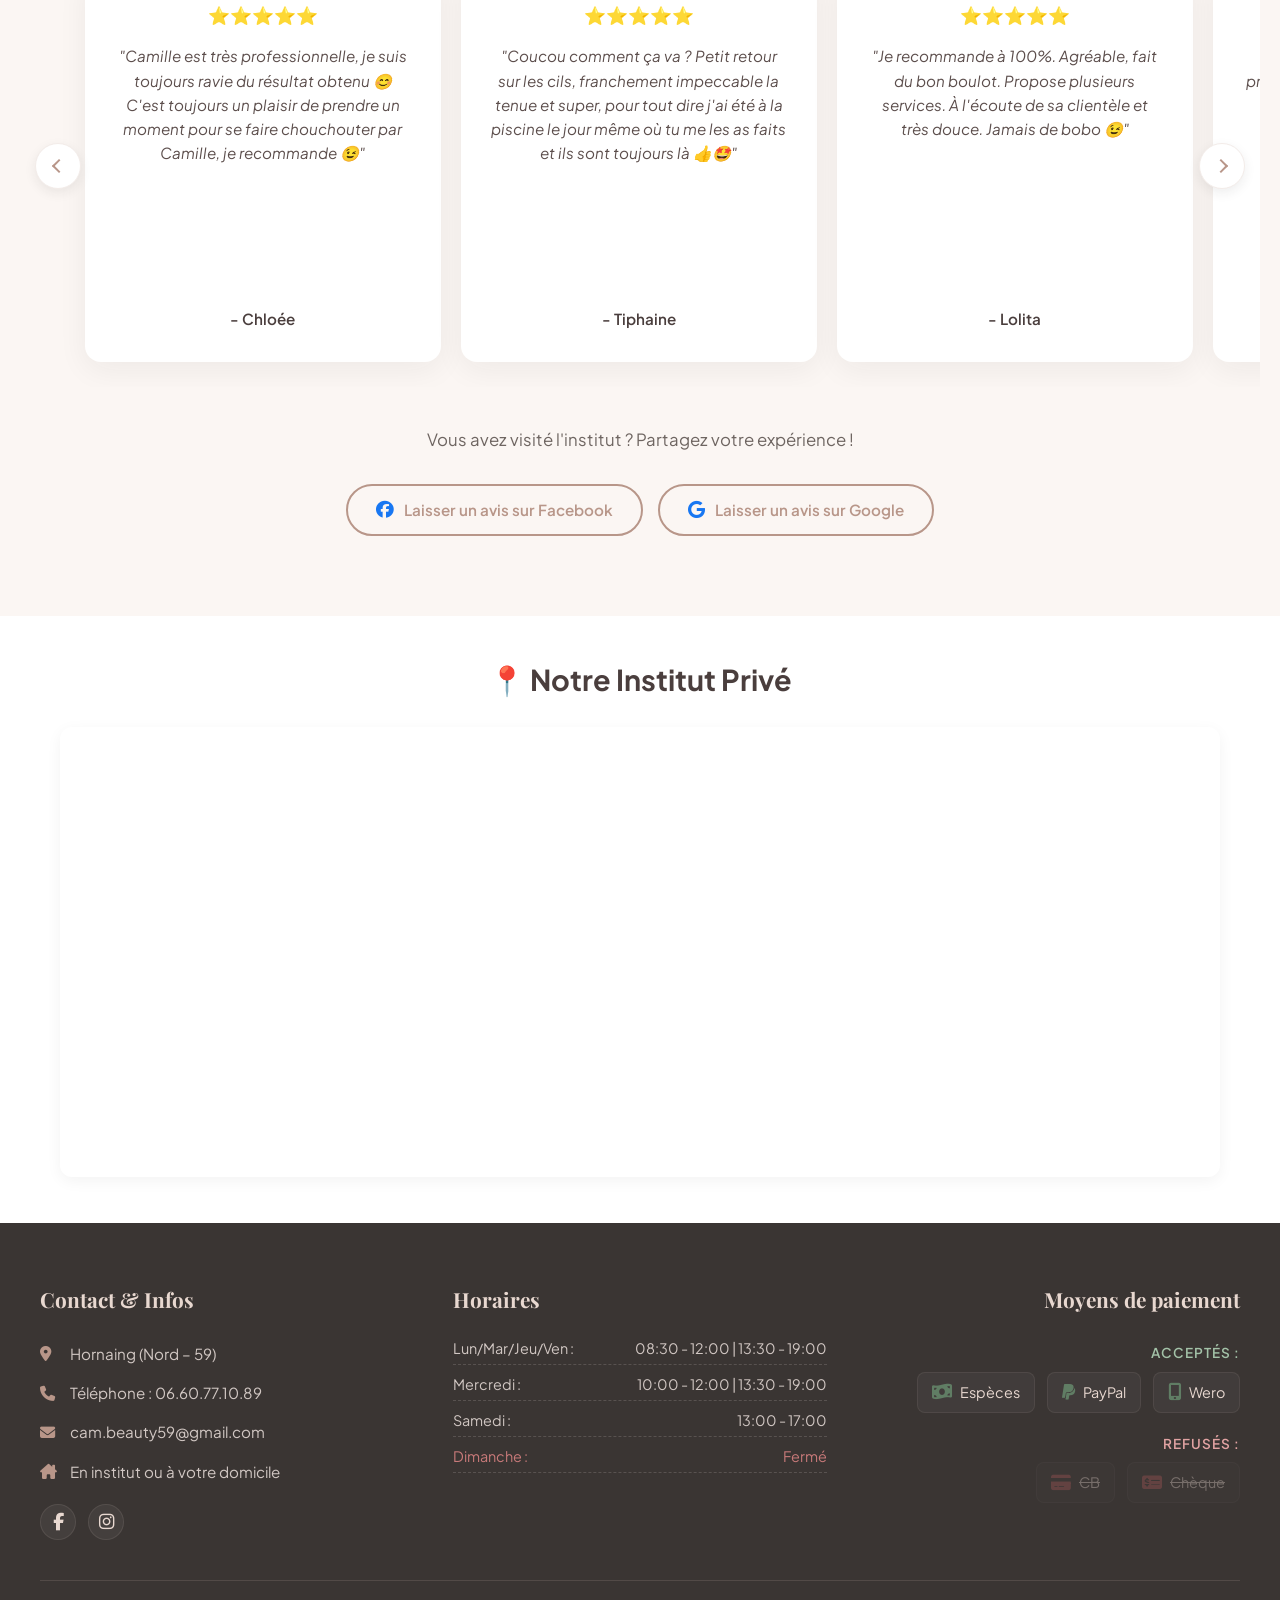
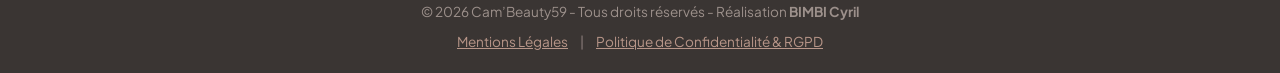
==== commit fe3eb814: "Update index.html" ====
--- a/index.html
+++ b/index.html
@@ -20,7 +20,7 @@
     <section class="hero-section">
         <div class="hero-container">
             <div class="hero-image">
-                <img src="img/camille-portrait.jpg" alt="Camille - Esthéticienne diplômée">
+                <img src="camille-portrait.jpg" alt="Camille - Esthéticienne diplômée">
             </div>
             <div class="hero-content">
                 <span class="subtitle">Institut Privé & À Domicile</span>
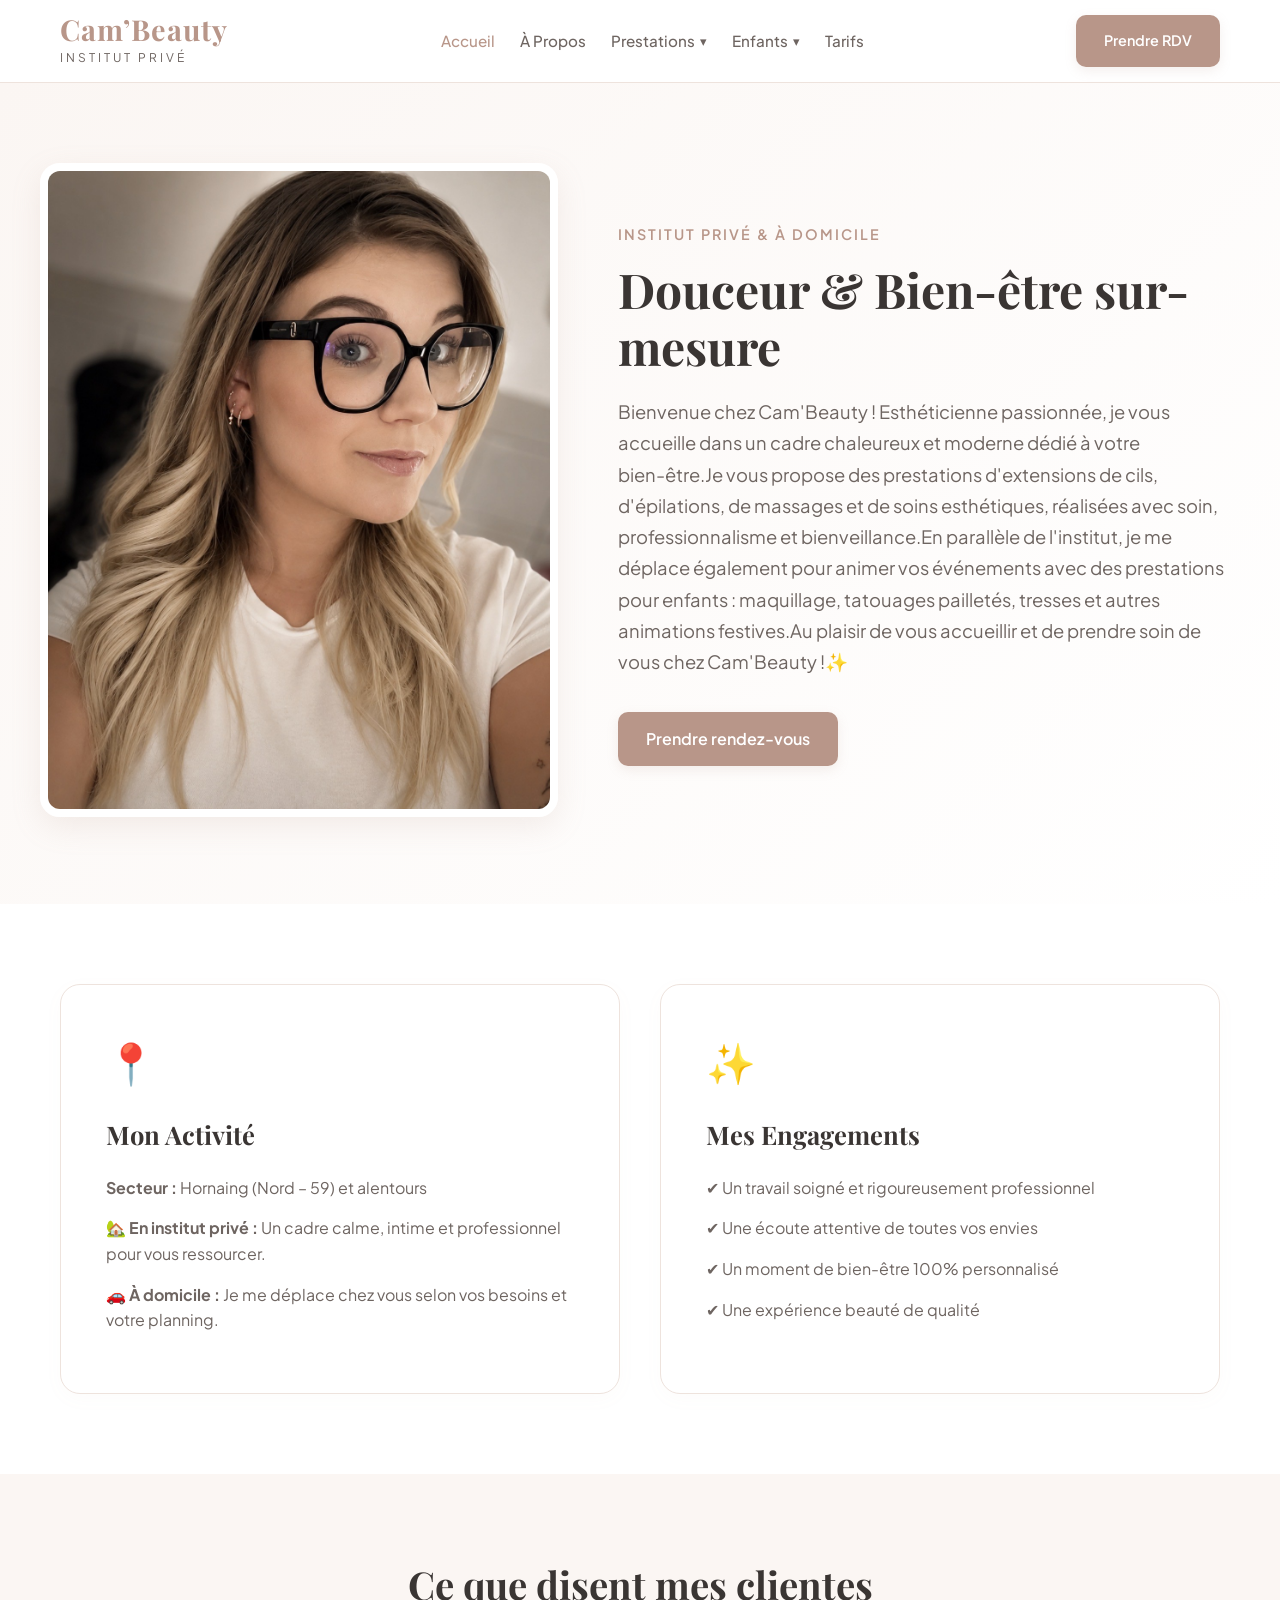
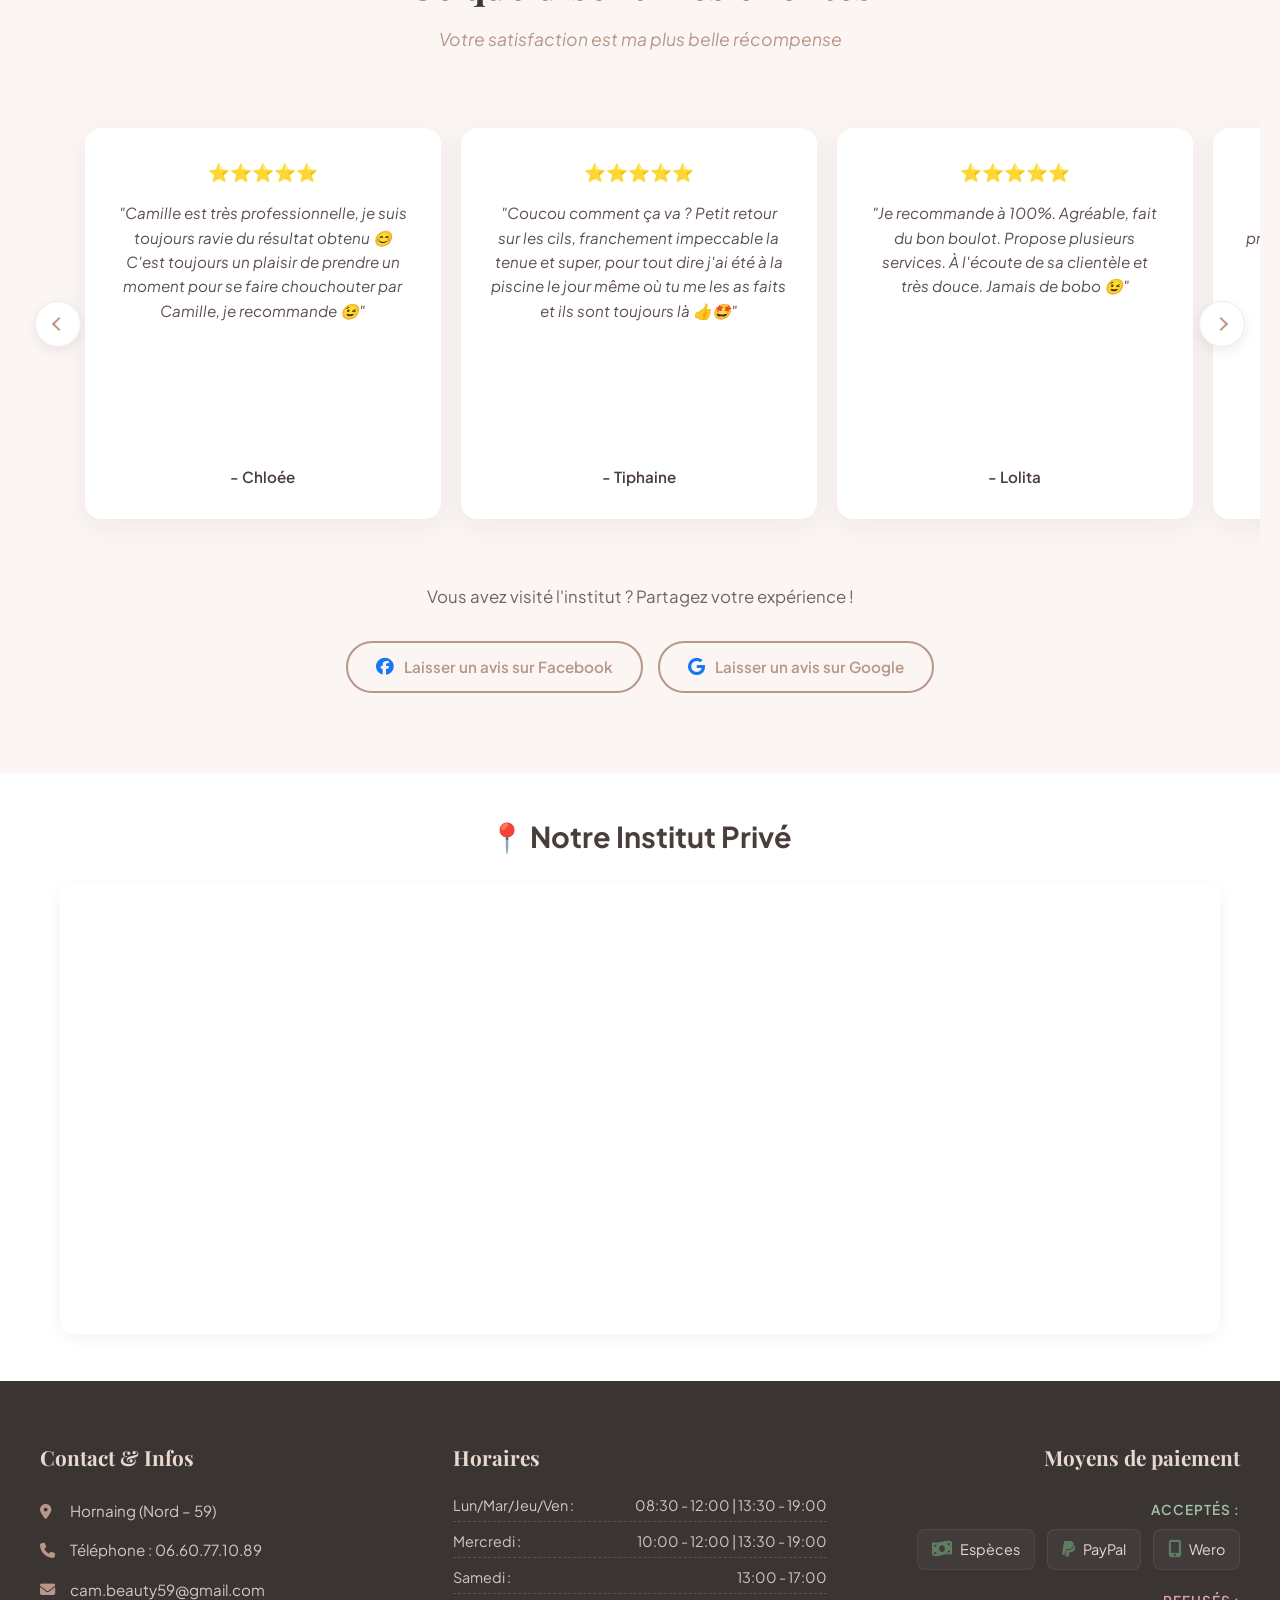
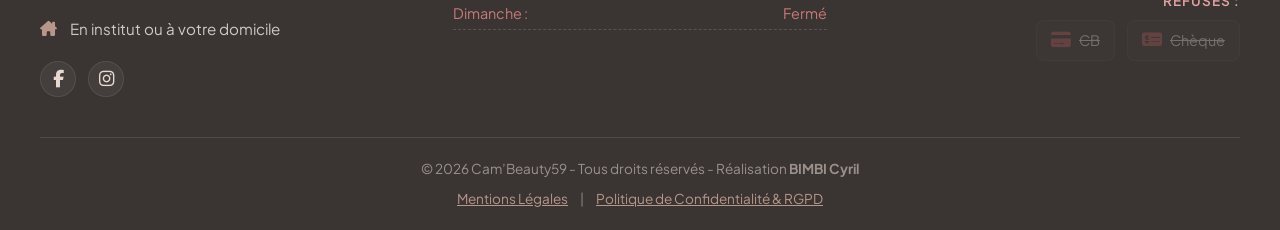
==== commit 2b3f8eed: "Update index.html" ====
--- a/index.html
+++ b/index.html
@@ -25,7 +25,7 @@
             <div class="hero-content">
                 <span class="subtitle">Institut Privé & À Domicile</span>
                 <h1>Douceur & Bien-être sur-mesure</h1>
-                <p>Bienvenue dans mon univers dédié à la beauté. Esthéticienne passionnée, je vous accueille dans un cadre calme et chaleureux ou me déplace à votre domicile pour prendre soin de vous.</p>
+                <p>Bienvenue chez Cam'Beauty ! Esthéticienne passionnée, je vous accueille dans un cadre chaleureux et moderne dédié à votre bien-être.Je vous propose des prestations d'extensions de cils, d'épilations, de massages et de soins esthétiques, réalisées avec soin, professionnalisme et bienveillance.En parallèle de l'institut, je me déplace également pour animer vos événements avec des prestations pour enfants : maquillage, tatouages pailletés, tresses et autres animations festives.Au plaisir de vous accueillir et de prendre soin de vous chez Cam'Beauty !✨</p>
                 <a href="reservation.html" class="btn-primary">Prendre rendez-vous</a>
             </div>
         </div>
--- a/style.css
+++ b/style.css
@@ -1283,6 +1283,11 @@
  .prestation-detail-page {
      font-family: 'Plus Jakarta Sans', sans-serif;
      color: #4a3e3d;
+	 width: 100%;
+    max-width: 100%;
+    margin: 0 auto;
+    padding-left: 0;
+    padding-right: 0;
 }
 /* ========================================================================== SECTIONS HERO ========================================================================== */
  .prestation-hero-section {
@@ -1551,14 +1556,18 @@
 }
 /* Conteneur global de validation */
  .booking-container {
-     max-width: 550px;
-     margin: 20px auto;
+	 max-width: 1200px;
      padding: 30px;
      background-color: #faf6f5;
      border-radius: 16px;
      border: 1px solid #f3ece9;
      font-family: 'Plus Jakarta Sans', sans-serif;
      text-align: center;
+	 width: 100%;
+    margin: 0 auto;
+    padding-left: 15px;
+    padding-right: 15px;
+    box-sizing: border-box;
 }
 /* Case à cocher & texte réglementaire */
  .policy-label {
@@ -1659,10 +1668,13 @@
      padding: 80px 20px;
 }
  .prestation-menu-container {
-     max-width: 1200px;
-     margin: 0 auto;
      display: table;
      width: 100%;
+    max-width: 1200px; /* Limite sur grand écran */
+    margin: 0 auto;
+    padding-left: 15px;  /* Petit espace de sécurité pour le texte */
+    padding-right: 15px;
+    box-sizing: border-box;
 }
 /* Colonne de Gauche : Prestations */
  .prestation-items-details {
@@ -2331,7 +2343,16 @@
     position: relative;
     z-index: 2;
 }
-
+.item-price {
+    font-size: 1.15rem;
+    font-weight: 700;
+    color: #b89689;
+    white-space: nowrap;
+    background: #ffffff;
+    padding-left: 6px;
+    position: relative;
+    z-index: 2;
+}
 /* Pointillés d'alignement */
 .page-tarifs-institut .price-item::after {
     content: "";
@@ -2367,7 +2388,6 @@
 .page-tarifs-institut .btn-primary-tarifs:hover {
     background: #a38174;
 }
-
 /* Mode mobile responsive */
 @media (max-width: 968px) {
     .page-tarifs-institut .prices-grid-container {
@@ -2407,3 +2427,112 @@
     color: #b89689;
     font-size: 1.3rem;
 }
+/* Défilement fluide pour toute la page */
+html {
+    scroll-behavior: smooth;
+	overflow-x: hidden;
+}
+
+/* Style des liens de prestations */
+.prestation-link {
+    text-decoration: none;
+    color: inherit;
+    display: block;
+    cursor: pointer;
+    transition: background-color 0.3s ease;
+}
+
+.prestation-link:hover .menu-item-row {
+    background-color: #fcf4ee; /* Légère couleur au survol pour indiquer que c'est cliquable */
+    border-radius: 8px;
+}
+/* Style de base (état inactif - grisé) */
+#booking-btn {
+    pointer-events: none;
+    opacity: 0.3;
+    filter: grayscale(100%);
+    background-color: #333333; /* Gris par défaut */
+    color: #ffffff;
+    cursor: not-allowed;
+    transition: all 0.4s ease;
+    display: inline-block;
+    text-decoration: none; /* Pour éviter le soulignement du lien */
+}
+
+/* État actif (bleu profond - case cochée) */
+#booking-btn.active {
+    pointer-events: auto;
+    opacity: 1;
+    filter: none; /* Supprime le gris */
+    background-color: #b89689;
+    cursor: pointer;
+    box-shadow: 0 4px 10px rgba(0, 86, 179, 0.3); /* Ombre bleutée légère */
+}
+
+/* Effet au survol pour rendre le bleu plus vivant */
+#booking-btn.active:hover {
+    background-color: #9E7B6E; /* Bleu plus clair au survol */
+}
+/* Ajustements pour les écrans mobiles */
+@media screen and (max-width: 768px) {
+    /* Permet au bloc principal de s'adapter sans dépasser */
+    .prestation-menu-container, 
+    .prestation-items-details, 
+    .menu-item-row {
+        width: 100%;
+        box-sizing: border-box;
+    }
+
+    /* Empêche les points de suspension de pousser le prix hors champ */
+    .item-title-dots {
+        display: flex;
+        justify-content: space-between;
+        align-items: center;
+        width: 100%;
+    }
+
+    .item-dots {
+        flex-grow: 1;
+        margin: 0 10px;
+        /* Réduit les points si l'écran est trop petit pour éviter la cassure */
+        min-width: 10px; 
+    }
+
+    /* S'assure que le prix reste toujours bien calé à droite et visible */
+    .item-price {
+        white-space: nowrap;
+        flex-shrink: 0;
+    }
+}
+/* --- CORRECTION FINALE MOBILE --- */
+@media screen and (max-width: 768px) {
+    .page-tarifs-institut .price-item {
+        display: block;
+        margin-bottom: 24px;
+        position: relative;
+    }
+
+    .page-tarifs-institut .price-details {
+        padding-right: 0;
+        width: 100%;
+    }
+
+    .page-tarifs-institut .item-title {
+        display: inline-block;
+        padding-right: 0;
+        background: transparent;
+    }
+
+    .page-tarifs-institut .price-item::after,
+    .page-tarifs-institut .price-details::after {
+        display: none;
+    }
+
+    .page-tarifs-institut .item-price {
+        display: block;
+        text-align: right;
+        margin-top: 4px;
+        background: transparent;
+        padding-left: 0;
+    }
+}
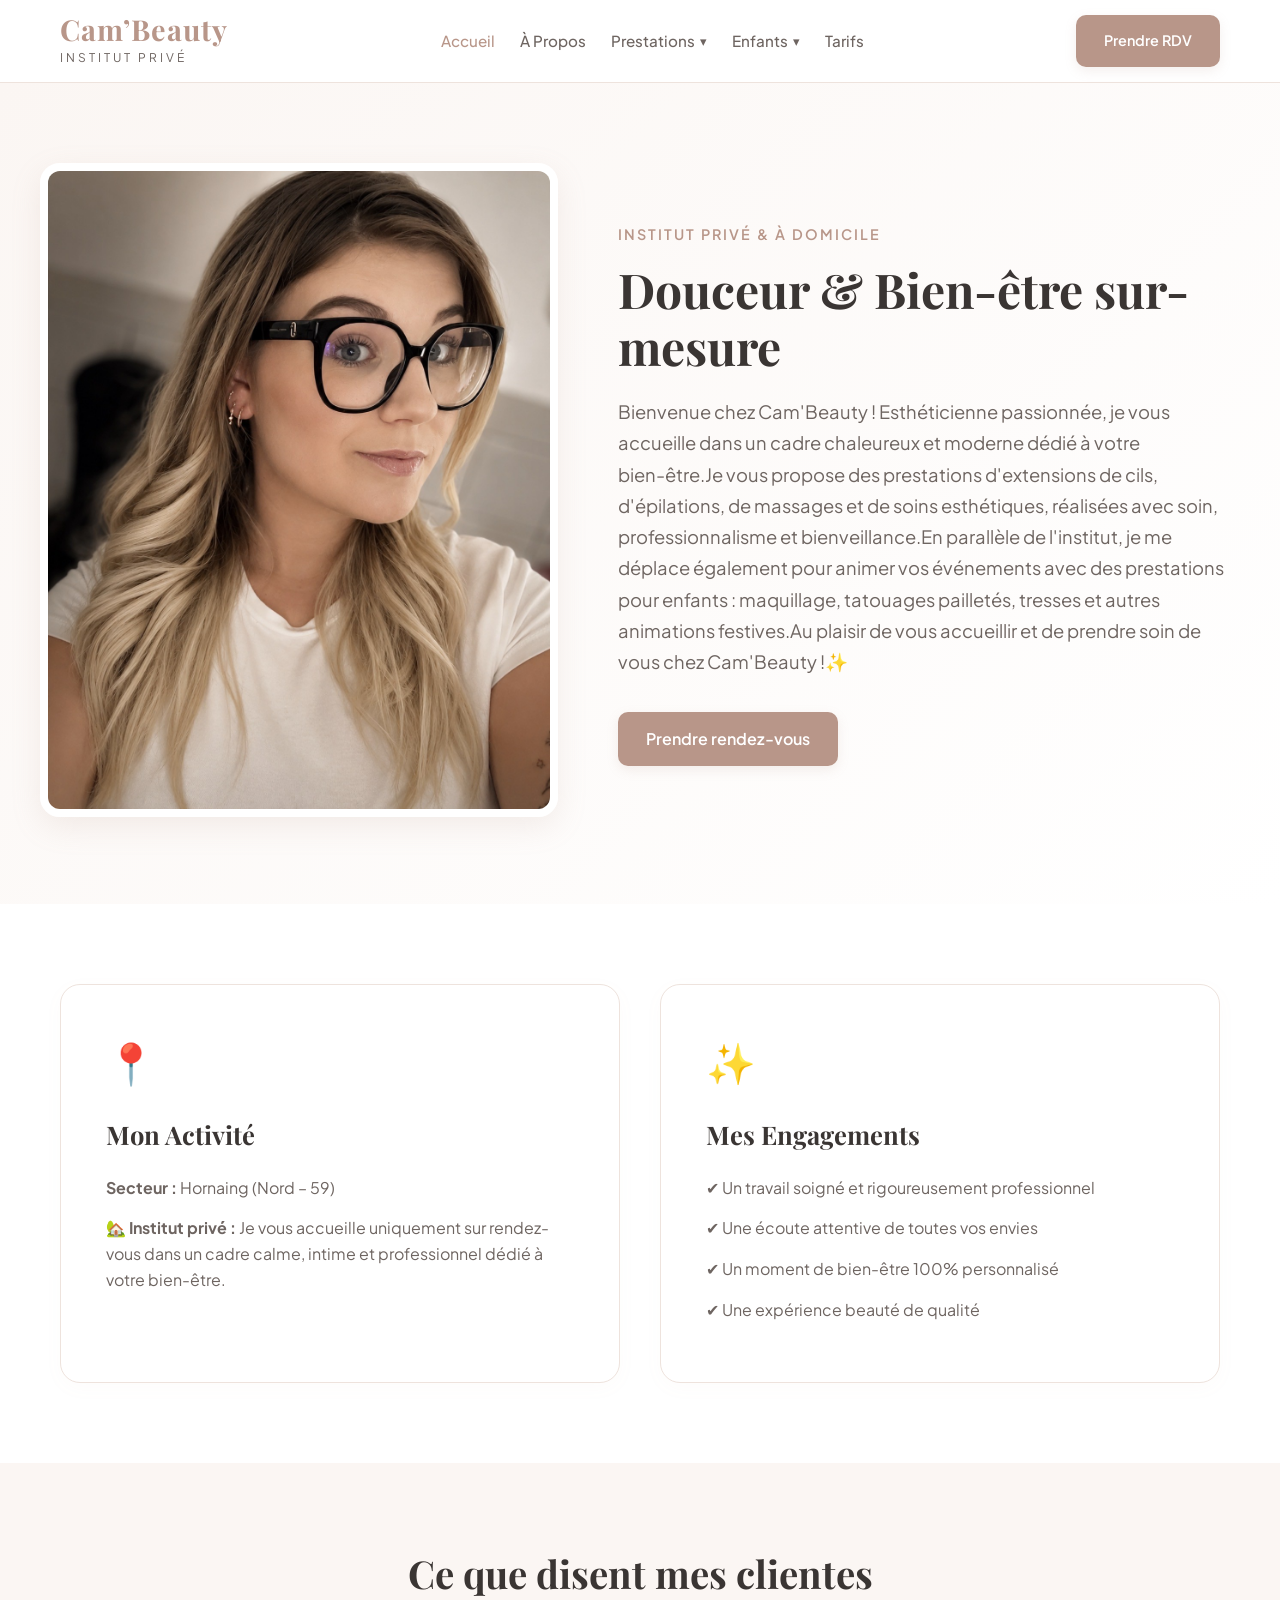
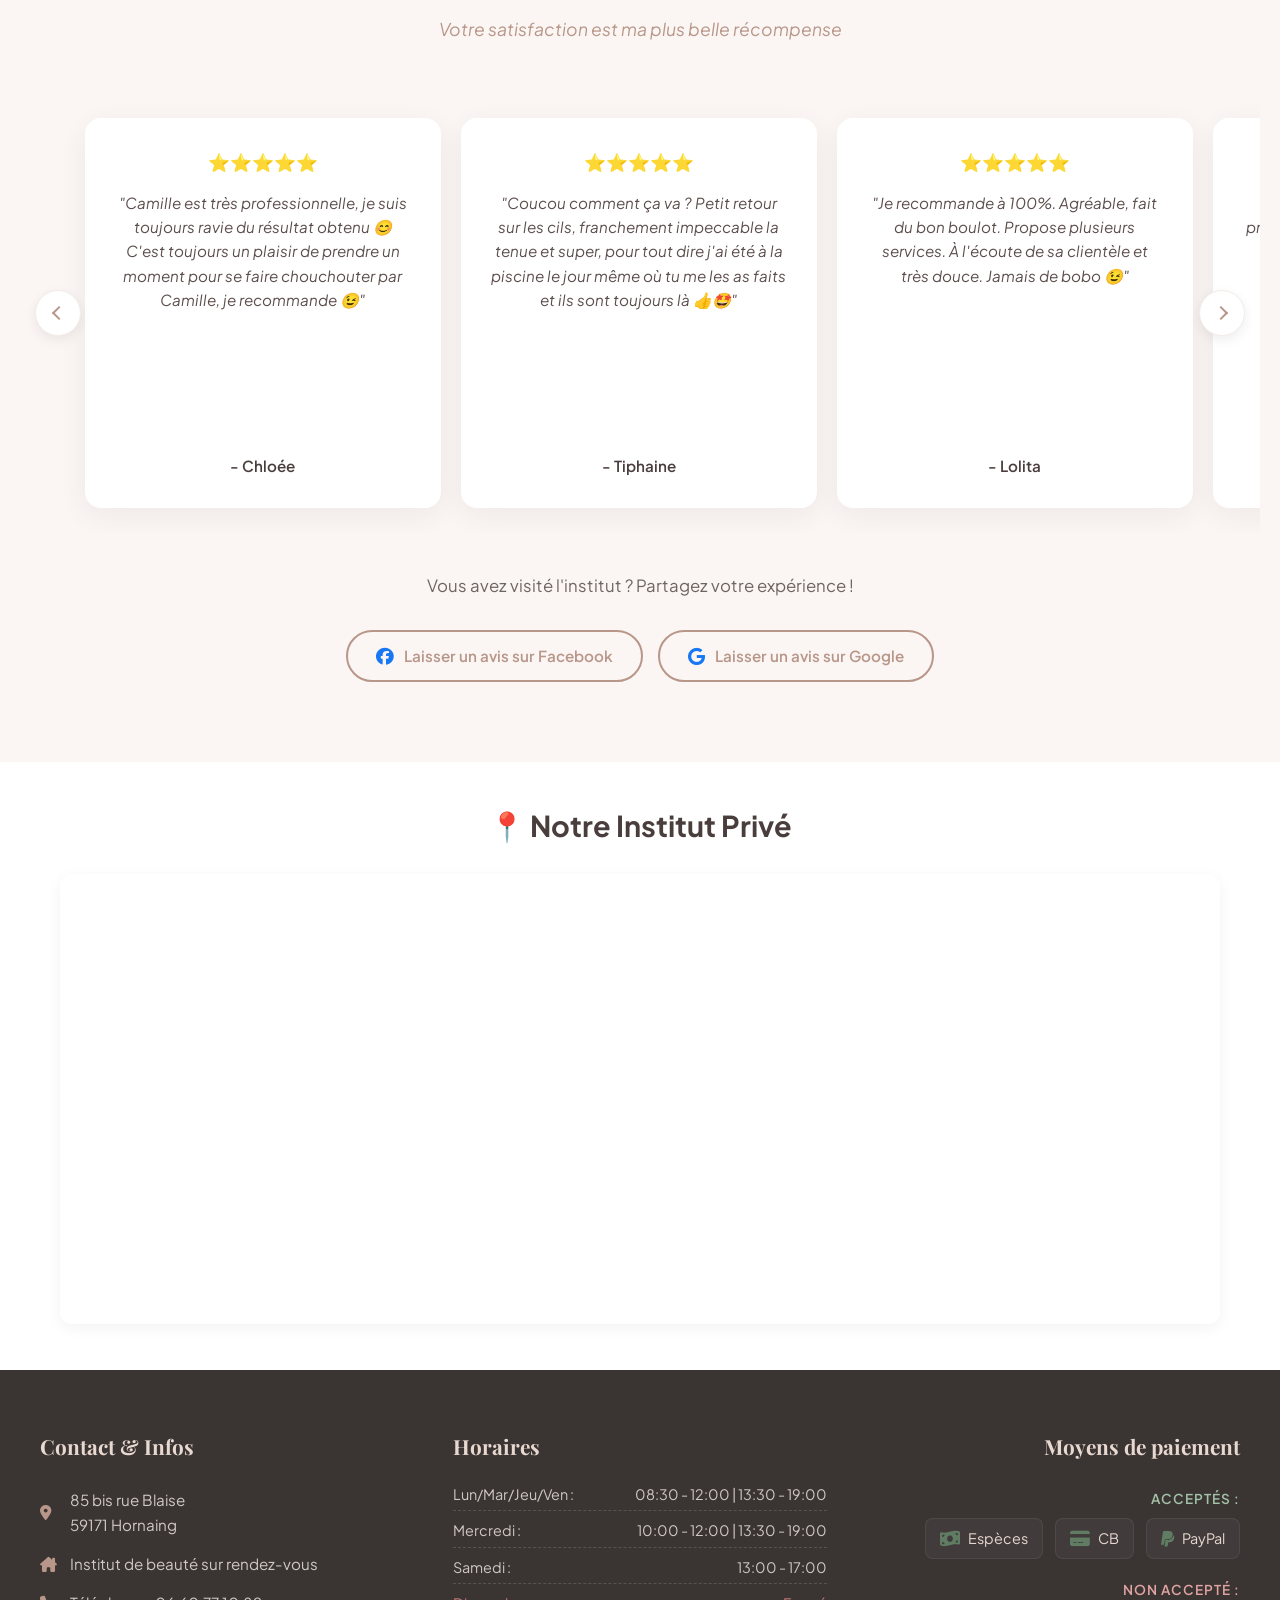
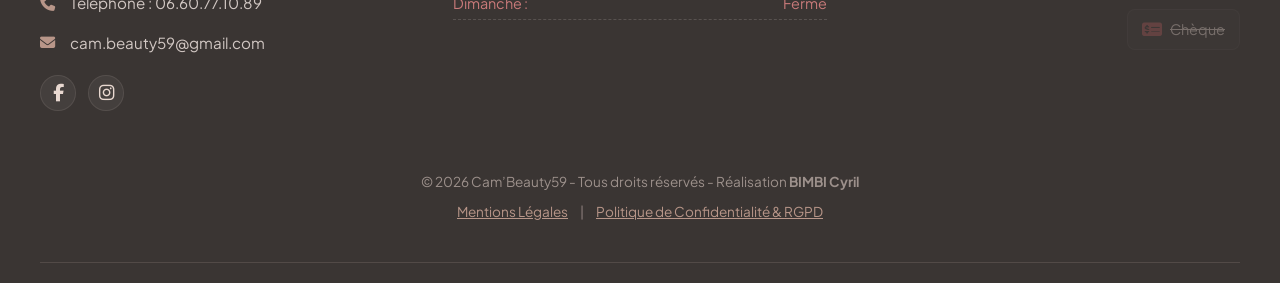
==== commit 3ee5a739: "Update index.html" ====
--- a/index.html
+++ b/index.html
@@ -26,7 +26,7 @@
                 <span class="subtitle">Institut Privé & À Domicile</span>
                 <h1>Douceur & Bien-être sur-mesure</h1>
                 <p>Bienvenue chez Cam'Beauty ! Esthéticienne passionnée, je vous accueille dans un cadre chaleureux et moderne dédié à votre bien-être.Je vous propose des prestations d'extensions de cils, d'épilations, de massages et de soins esthétiques, réalisées avec soin, professionnalisme et bienveillance.En parallèle de l'institut, je me déplace également pour animer vos événements avec des prestations pour enfants : maquillage, tatouages pailletés, tresses et autres animations festives.Au plaisir de vous accueillir et de prendre soin de vous chez Cam'Beauty !✨</p>
-                <a href="reservation.html" class="btn-primary">Prendre rendez-vous</a>
+                <a href="tarifs.html" class="btn-primary">Prendre rendez-vous</a>
             </div>
         </div>
     </section>
@@ -39,9 +39,8 @@
             <div class="info-card">
                 <div class="icon">📍</div>
                 <h3>Mon Activité</h3>
-                <p><strong>Secteur :</strong> Hornaing (Nord – 59) et alentours</p>
-                <p>🏡 <strong>En institut privé :</strong> Un cadre calme, intime et professionnel pour vous ressourcer.</p>
-                <p>🚗 <strong>À domicile :</strong> Je me déplace chez vous selon vos besoins et votre planning.</p>
+                <p><strong>Secteur :</strong> Hornaing (Nord – 59)</p>
+				<p>🏡 <strong>Institut privé :</strong> Je vous accueille uniquement sur rendez-vous dans un cadre calme, intime et professionnel dédié à votre bien-être.</p>
             </div>
 
             <!-- Bloc 2 : Mes Engagements -->
--- a/style.css
+++ b/style.css
@@ -685,9 +685,9 @@
          min-width: auto;
     }
     /* Affiche le sous-menu sur mobile au clic/survol */
-     .nav-menu li.dropdown:hover .dropdown-menu, .nav-menu li.dropdown:focus-within .dropdown-menu {
-         display: flex;
-    }
+.nav-menu .dropdown.open > .dropdown-menu {
+    display: flex;
+}
      .nav-menu .dropdown-menu li a {
          font-size: 1.05rem;
          padding: 8px 0;
@@ -1667,12 +1667,14 @@
      background-color: #faf6f5;
      padding: 80px 20px;
 }
- .prestation-menu-container {
-     display: table;
-     width: 100%;
-    max-width: 1200px; /* Limite sur grand écran */
+.prestation-menu-container {
+    display: flex;
+    justify-content: space-between;
+    align-items: flex-start; /* Aligne les blocs tout en haut */
+    width: 100%;
+    max-width: 1200px;
     margin: 0 auto;
-    padding-left: 15px;  /* Petit espace de sécurité pour le texte */
+    padding-left: 15px;
     padding-right: 15px;
     box-sizing: border-box;
 }
@@ -1778,10 +1780,13 @@
      line-height: 1.6;
 }
 /* Colonne de Droite : Galerie Photo interactive */
- .prestation-media-gallery {
-     display: table-cell;
-     width: 40%;
-     vertical-align: middle;
+.prestation-media-gallery {
+    flex: 0 0 50%;
+    max-width: 500px; /* Limite la largeur maximale du cadre à 500px par exemple */
+    margin: 0 auto;    /* Centre le cadre dans sa colonne si besoin */
+    position: sticky;
+    top: 20px;
+    box-sizing: border-box;
 }
 
  .interactive-slider {
@@ -2536,3 +2541,197 @@
         padding-left: 0;
     }
 }
+.prestation-link.selected .menu-item-row {
+    background-color: #fce4ec; /* Rose très doux */
+    border-color: #d81b60;     /* Bordure rose plus prononcée */
+    border-radius: 8px;
+    transition: all 0.3s ease;
+}
+/* --- Styles généraux & Grille --- */
+.prices-page-section {
+    max-width: 1200px;
+    margin: 0 auto;
+    padding: 40px 20px;
+}
+
+.section-title-block {
+    text-align: center;
+    margin-bottom: 40px;
+}
+
+.section-title-block h1 {
+    font-family: 'Playfair Display', serif;
+    font-size: 2.5rem;
+    color: #333;
+    margin-bottom: 10px;
+}
+
+.section-subtitle {
+    font-size: 1.1rem;
+    color: #666;
+}
+
+/* Grille des cartes de prestations */
+.prices-grid-container {
+    display: grid;
+    grid-template-columns: repeat(2, 1fr); /* 2 colonnes par défaut sur grand écran */
+    gap: 30px;
+}
+
+.price-category-card {
+    background: #fff;
+    border-radius: 12px;
+    padding: 25px;
+    box-shadow: 0 4px 15px rgba(0, 0, 0, 0.05);
+    border: 1px solid #eaeaea;
+    transition: transform 0.3s ease;
+}
+
+.price-category-card:hover {
+    transform: translateY(-3px);
+}
+
+/* Style des liens de catégories cliquables */
+.price-category-card h2 {
+    font-family: 'Playfair Display', serif;
+    font-size: 1.5rem;
+    margin-bottom: 20px;
+    border-bottom: 2px solid #f0f0f0;
+    padding-bottom: 10px;
+}
+
+.category-link {
+    color: #2c2c2c;
+    text-decoration: none;
+    display: inline-block;
+    transition: color 0.2s ease;
+}
+
+.category-link:hover {
+    color: #d4a373; /* Couleur douce et élégante au survol (à adapter selon votre charte) */
+}
+
+/* --- CONTENEURS GLOBAUX RESPONSIVES --- */
+.prices-page-section {
+    width: 100%;
+    max-width: 100%;
+    box-sizing: border-box;
+    overflow-x: hidden;
+    padding: 20px 15px;
+}
+
+.prices-grid-container {
+    display: grid;
+    grid-template-columns: repeat(2, 1fr);
+    gap: 30px;
+    width: 100%;
+    box-sizing: border-box;
+}
+
+.price-list {
+    list-style: none;
+    padding: 0;
+    margin: 0;
+    width: 100%;
+}
+
+/* --- LIGNES DE PRIX (100% SÉCURISÉES ANTI-DÉPASSEMENT) --- */
+.price-item {
+    display: flex;
+    justify-content: space-between;
+    align-items: flex-start;
+    width: 100%;
+    box-sizing: border-box;
+    padding: 14px 0;
+    border-bottom: 1px dashed #f0f0f0;
+    gap: 15px;
+}
+
+.price-details {
+    flex: 1;
+    min-width: 0; /* Empêche le texte de forcer un retour à la ligne erroné */
+    box-sizing: border-box;
+}
+
+.price-item:last-child {
+    border-bottom: none;
+}
+
+.price-category-card {
+    width: 100%;
+    max-width: 100%;
+    box-sizing: border-box;
+    overflow: hidden;
+    background: #fff;
+    padding: 15px;
+    border-radius: 12px;
+}
+
+.item-title {
+    font-weight: 600;
+    color: #444;
+    font-size: 0.95rem;
+    display: block;
+    width: 100%;
+    white-space: normal;
+    word-break: break-word;
+    overflow-wrap: break-word;
+}
+
+.item-price {
+    flex-shrink: 0; /* Empêche le prix d'être écrasé ou rejeté en bas */
+    text-align: right;
+    font-weight: 700;
+    color: #d4a373;
+    font-size: 0.95rem;
+    margin-top: 0; /* Remonte le prix à côté du titre */
+    white-space: nowrap; /* Empêche le prix de se couper en deux */
+}
+
+.item-description {
+    font-size: 0.85rem;
+    color: #777;
+    margin-top: 4px;
+    display: block;
+    width: 100%;
+}
+
+/* --- MEDIA QUERIES MOBILE & TABLETTE --- */
+@media screen and (max-width: 900px) {
+    .prices-grid-container {
+        grid-template-columns: 1fr;
+        gap: 20px;
+        padding: 0;
+    }
+}
+
+@media screen and (max-width: 480px) {
+    .prices-page-section {
+        padding: 10px 5px;
+    }
+
+    .section-title-block h1 {
+        font-size: 1.8rem;
+    }
+
+    .price-category-card {
+        padding: 12px;
+    }
+}
+body.menu-open {
+    overflow: hidden;
+    height: 100vh;
+}
+/* Empêche le texte des prestations de s'empiler verticalement */
+.price-item, .price-details, .item-title {
+    display: block !important;
+    width: 100% !important;
+    max-width: 100% !important;
+    word-break: normal !important;
+    white-space: normal !important;
+}
+
+/* S'assure que le texte reste bien horizontal dans sa carte */
+.item-title {
+    display: inline-block !important;
+}
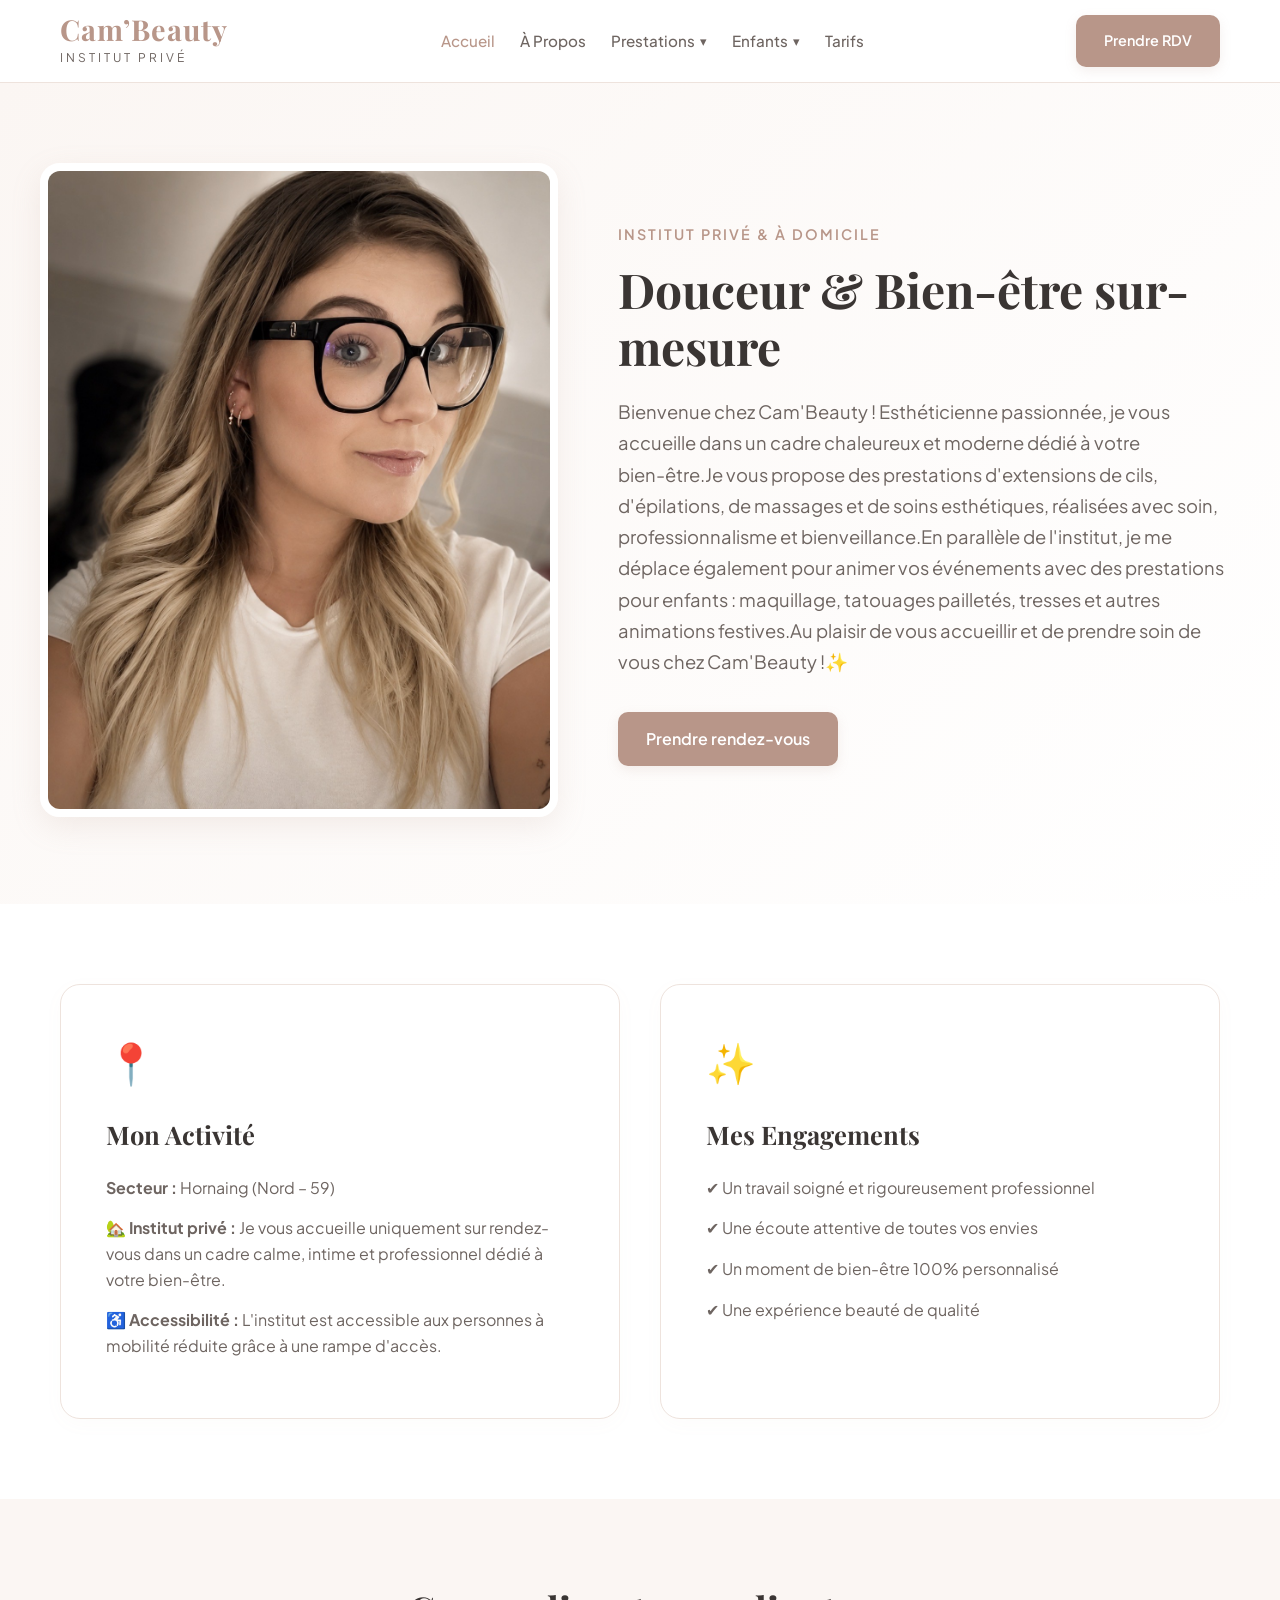
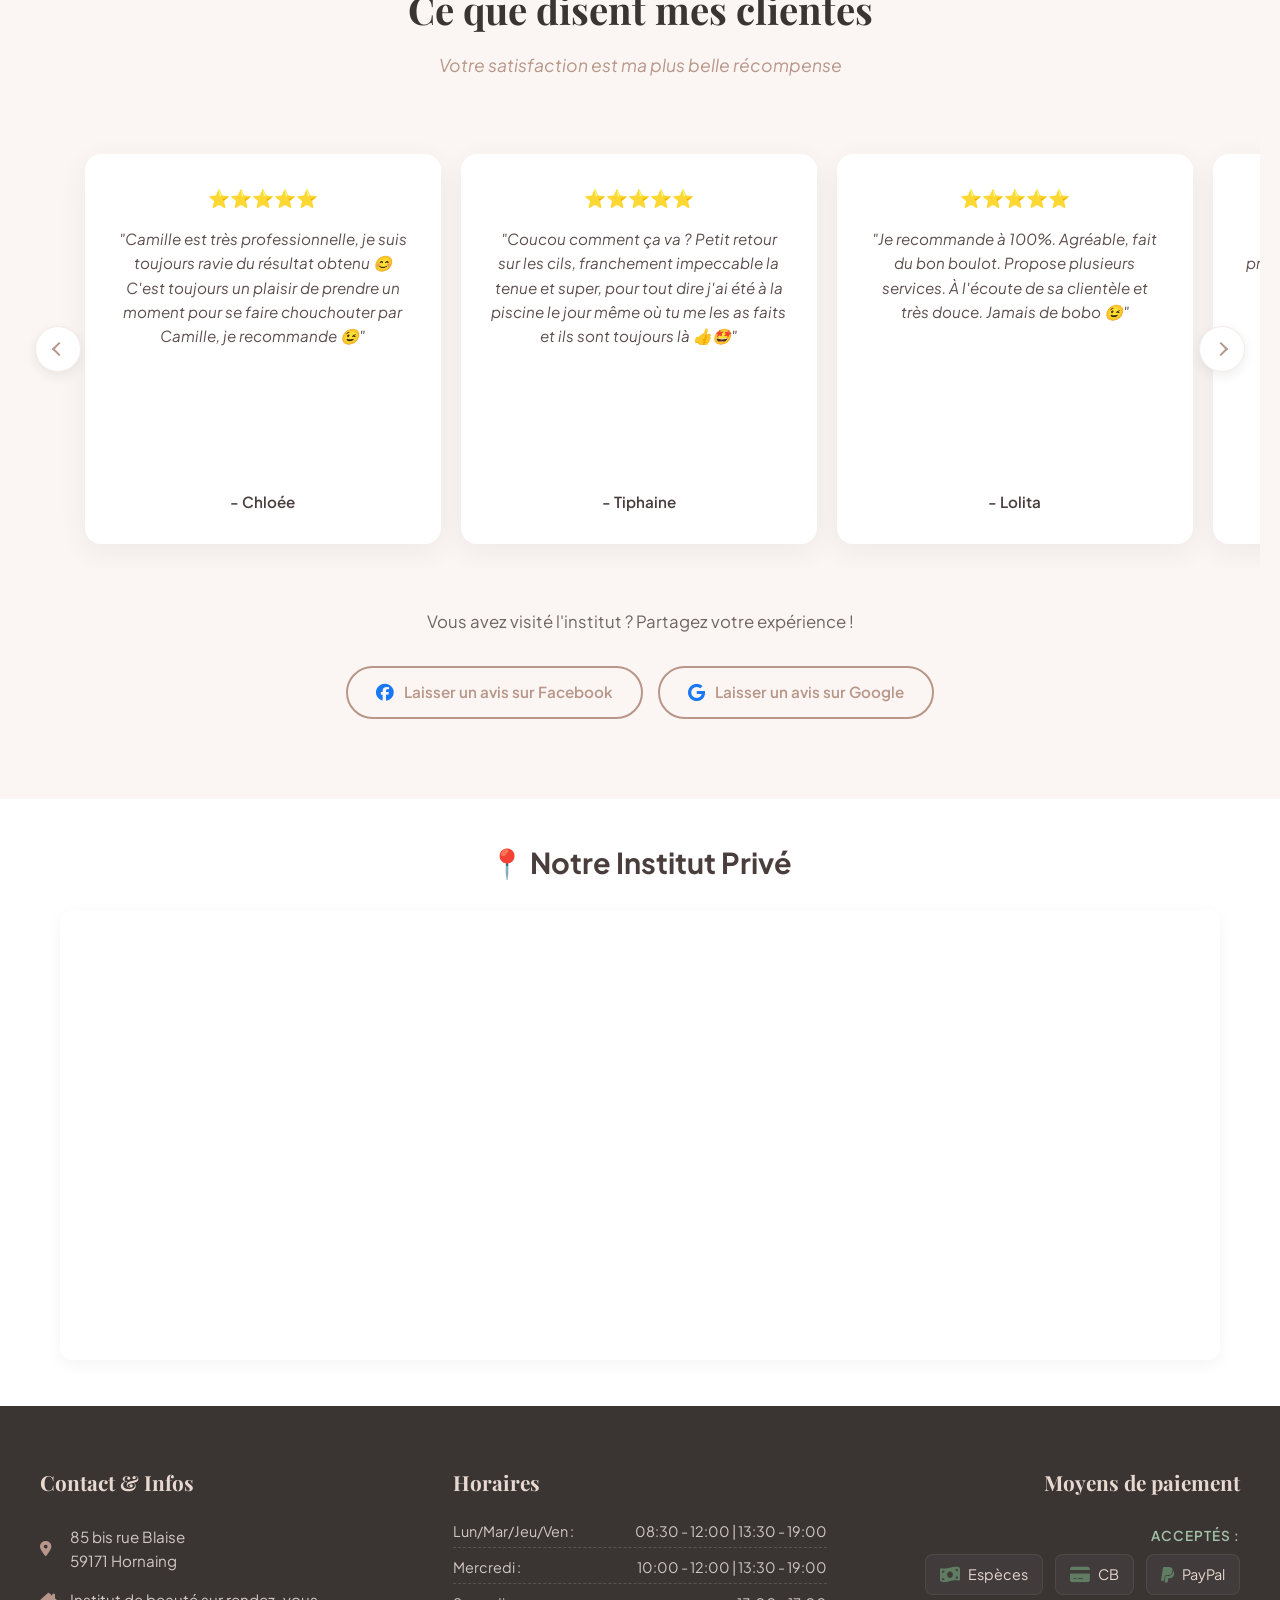
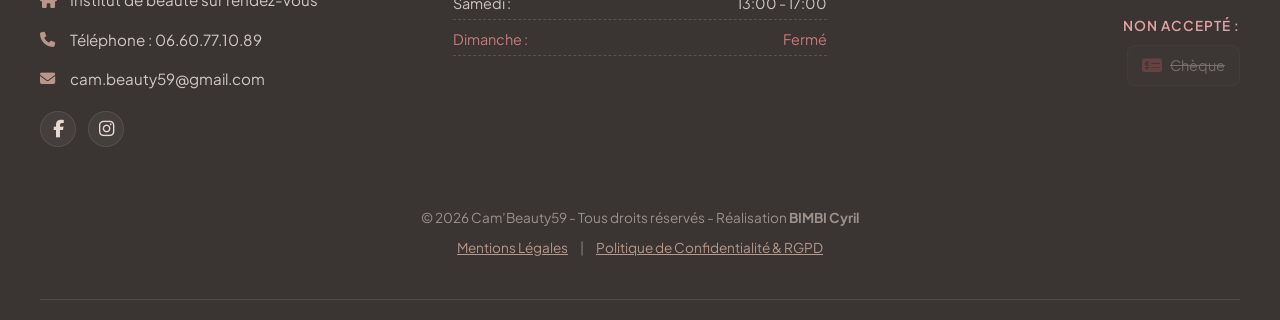
==== commit 0013f07e: "Update index.html" ====
--- a/index.html
+++ b/index.html
@@ -41,6 +41,7 @@
                 <h3>Mon Activité</h3>
                 <p><strong>Secteur :</strong> Hornaing (Nord – 59)</p>
 				<p>🏡 <strong>Institut privé :</strong> Je vous accueille uniquement sur rendez-vous dans un cadre calme, intime et professionnel dédié à votre bien-être.</p>
+				<p>♿ <strong>Accessibilité :</strong> L'institut est accessible aux personnes à mobilité réduite grâce à une rampe d'accès.</p>
             </div>
 
             <!-- Bloc 2 : Mes Engagements -->
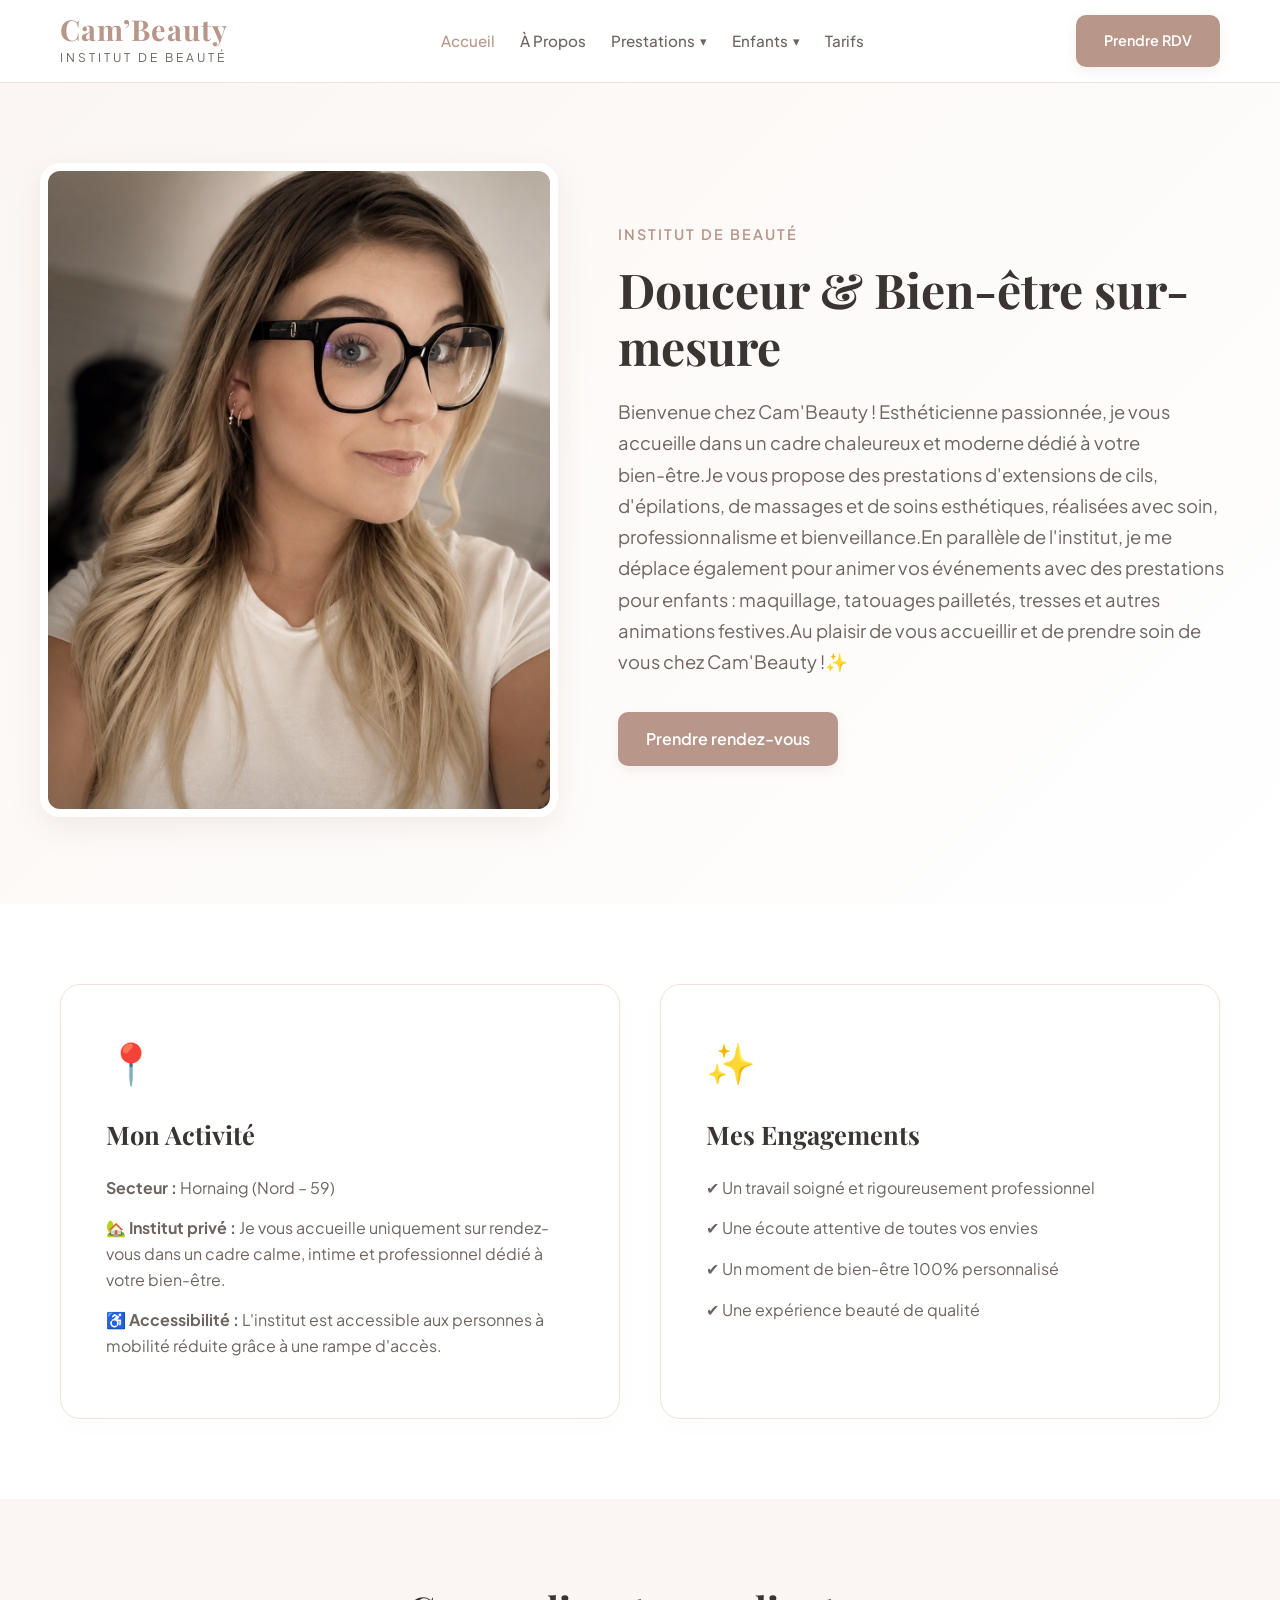
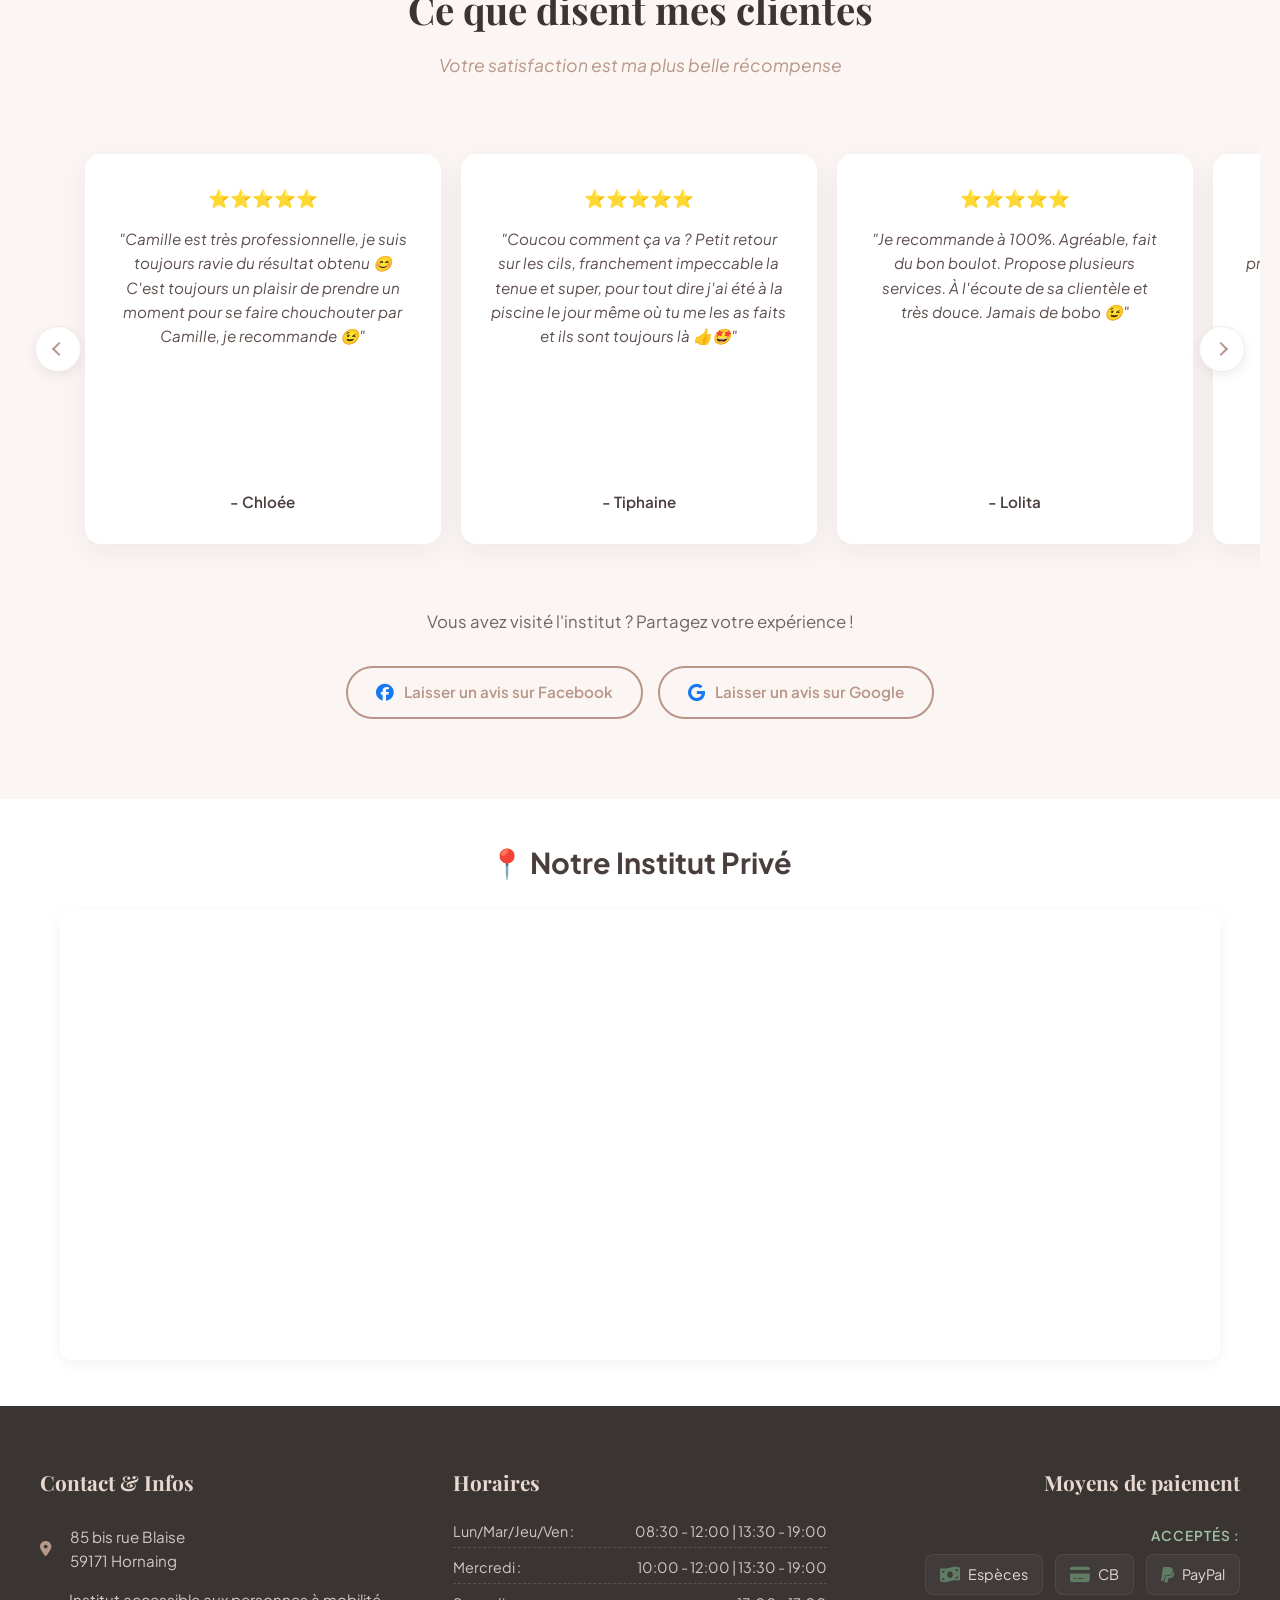
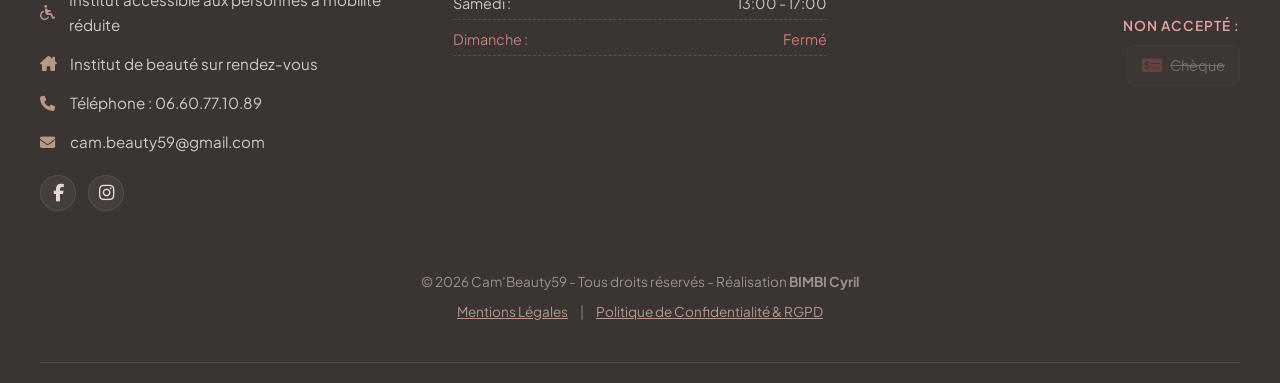
==== commit ab7a8cdb: "Update index.html" ====
--- a/index.html
+++ b/index.html
@@ -3,7 +3,7 @@
 <head>
     <meta charset="UTF-8">
     <meta name="viewport" content="width=device-width, initial-scale=1.0">
-    <title>Cam’Beauty59 - Esthéticienne privée & à domicile | Hornaing</title>
+    <title>Cam’Beauty59 - Esthéticienne privée | Hornaing</title>
 	<meta name="description" content="Découvrez Cam’Beauty59 à Hornaing. Camille, esthéticienne diplômée, vous propose des soins de beauté et bien-être sur-mesure en institut privé ou à domicile.">
     <link rel="stylesheet" href="style.css">
 	<link rel="icon" type="image/png" href="favicon.png">
@@ -23,7 +23,7 @@
                 <img src="camille-portrait.jpg" alt="Camille - Esthéticienne diplômée">
             </div>
             <div class="hero-content">
-                <span class="subtitle">Institut Privé & À Domicile</span>
+                <span class="subtitle">Institut de Beauté</span>
                 <h1>Douceur & Bien-être sur-mesure</h1>
                 <p>Bienvenue chez Cam'Beauty ! Esthéticienne passionnée, je vous accueille dans un cadre chaleureux et moderne dédié à votre bien-être.Je vous propose des prestations d'extensions de cils, d'épilations, de massages et de soins esthétiques, réalisées avec soin, professionnalisme et bienveillance.En parallèle de l'institut, je me déplace également pour animer vos événements avec des prestations pour enfants : maquillage, tatouages pailletés, tresses et autres animations festives.Au plaisir de vous accueillir et de prendre soin de vous chez Cam'Beauty !✨</p>
                 <a href="tarifs.html" class="btn-primary">Prendre rendez-vous</a>
